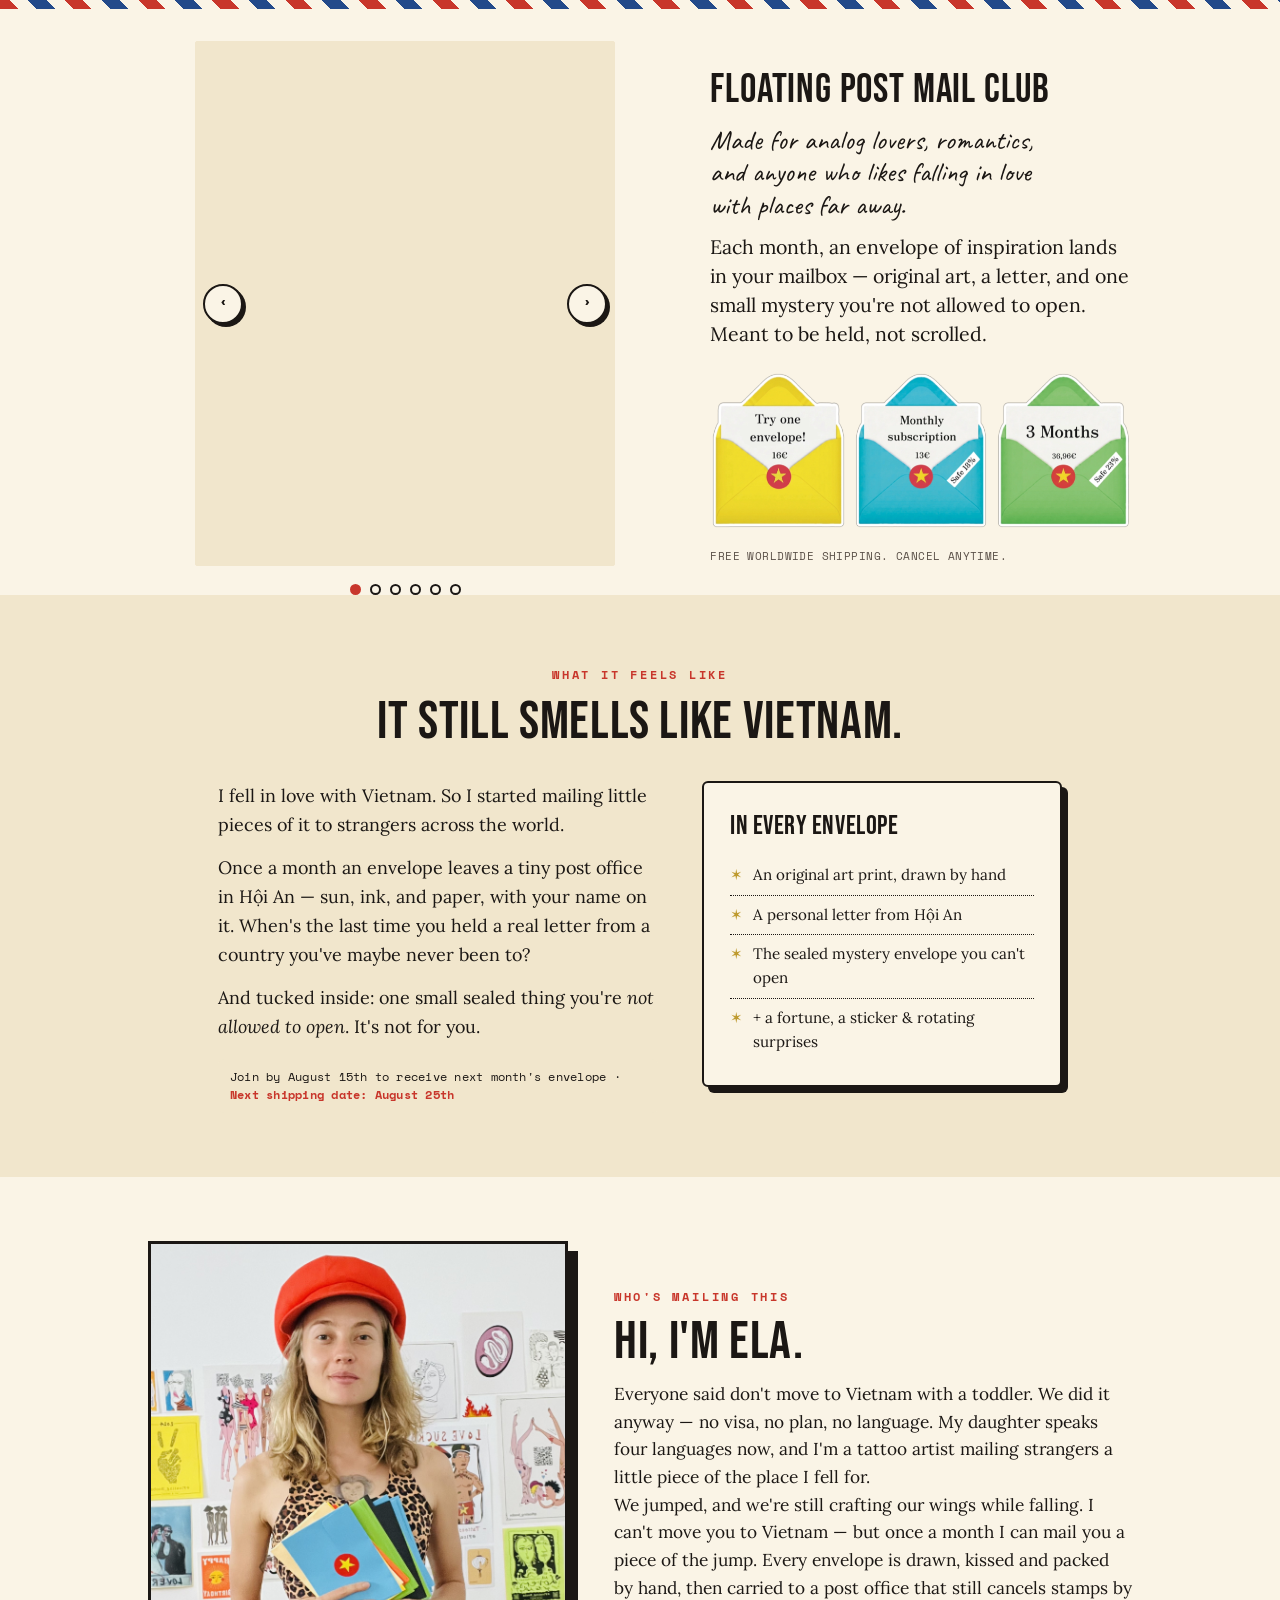
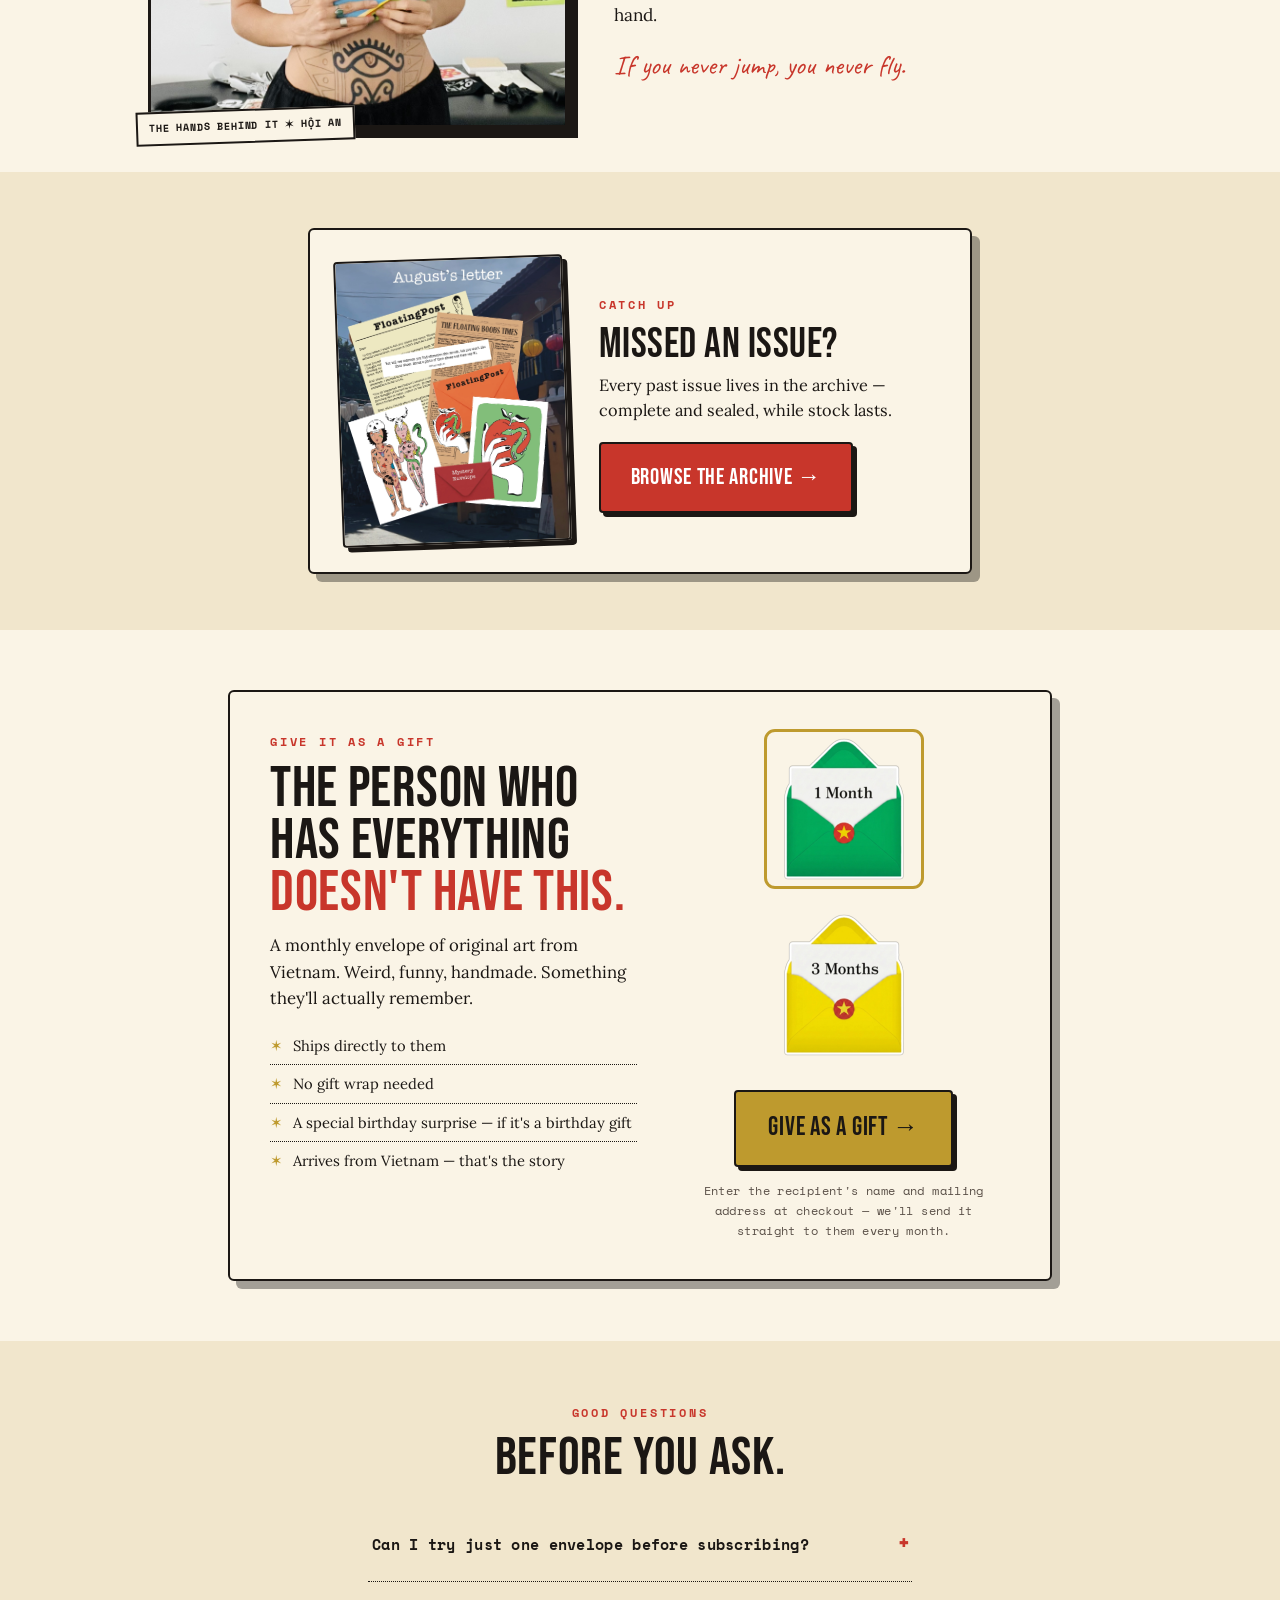
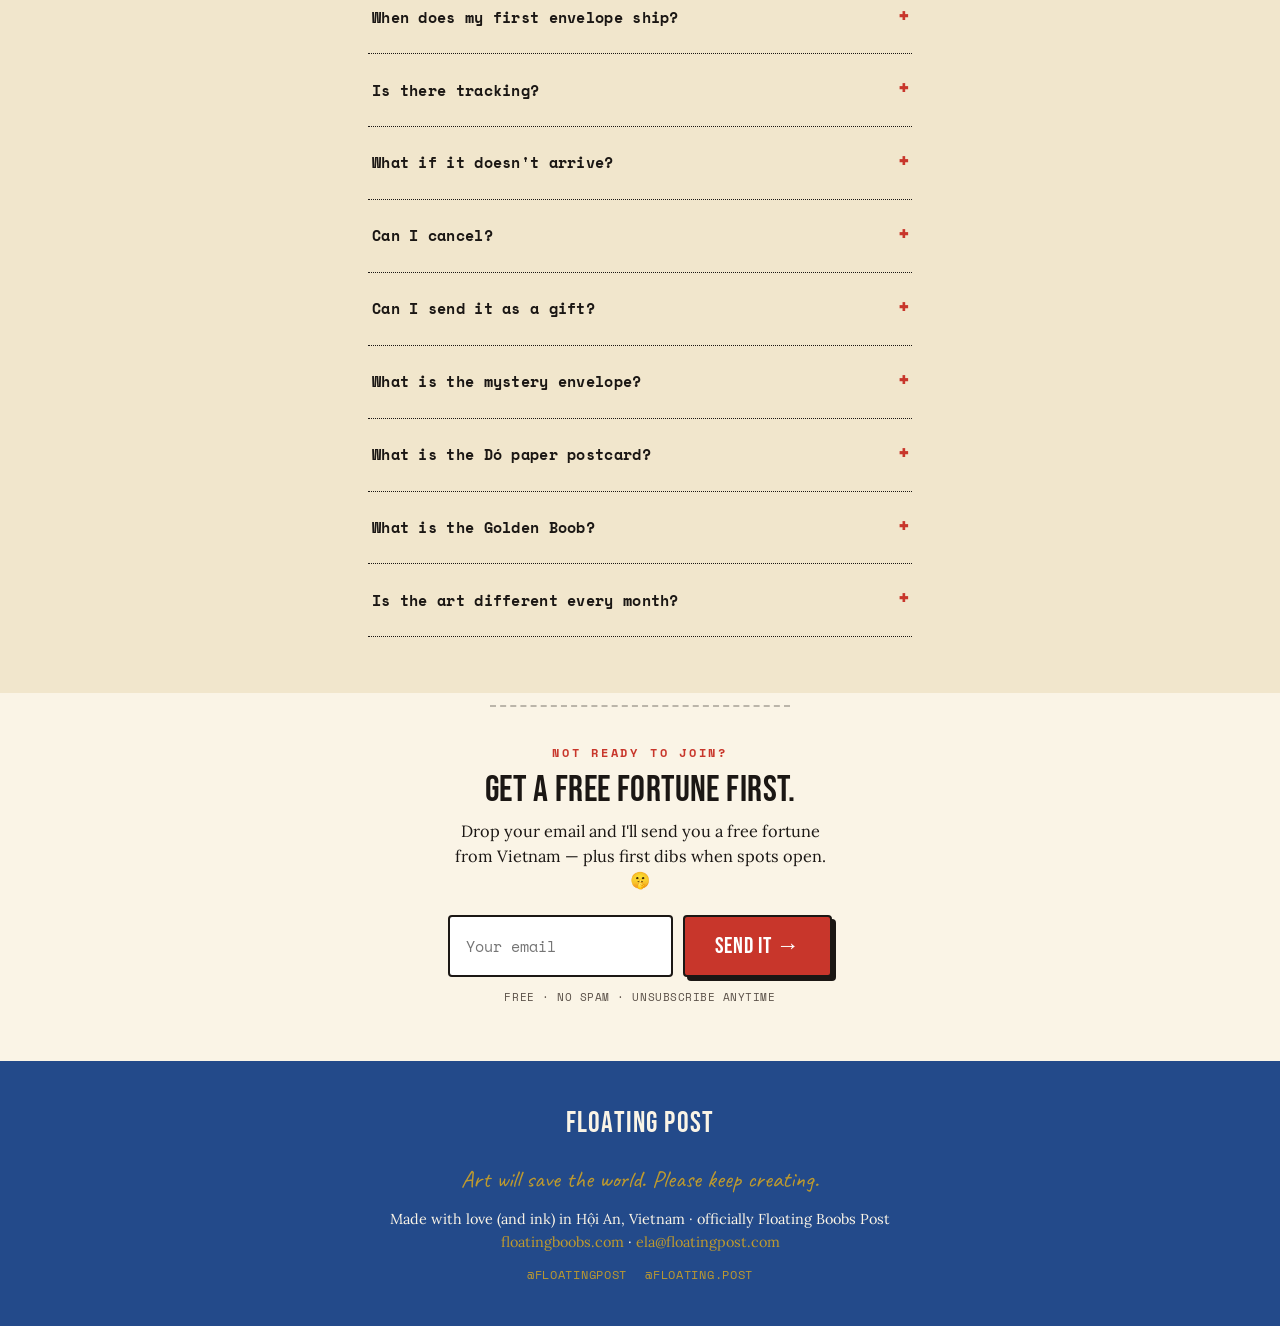
==== index.html @ 468f2738 "Swap hero slideshow photos for the new web1-5.jpg set Replaces the four old photo slides (slide-12/9" ====
<!DOCTYPE html>
<html lang="en">
<head>
<meta charset="UTF-8">
<meta name="viewport" content="width=device-width, initial-scale=1.0">
<title>Floating Post — a piece of Vietnam in your mailbox, once a month</title>
<meta name="description" content="A monthly hand-made art envelope mailed from Hội An, Vietnam by a tattoo artist. Get a free fortune to start.">
<link rel="preconnect" href="https://fonts.googleapis.com">
<link rel="preconnect" href="https://fonts.gstatic.com" crossorigin>
<link href="https://fonts.googleapis.com/css2?family=Bebas+Neue&family=Caveat:wght@500;700&family=Lora:ital,wght@0,400;0,500;1,400&family=Space+Mono:wght@400;700&display=swap" rel="stylesheet">
<!-- Facebook Pixel -->
<script>
!function(f,b,e,v,n,t,s){if(f.fbq)return;n=f.fbq=function(){n.callMethod?
n.callMethod.apply(n,arguments):n.queue.push(arguments)};if(!f._fbq)f._fbq=n;
n.push=n;n.loaded=!0;n.version='2.0';n.queue=[];t=b.createElement(e);t.async=!0;
t.src=v;s=b.getElementsByTagName(e)[0];s.parentNode.insertBefore(t,s)}(window,document,'script',
'https://connect.facebook.net/en_US/fbevents.js');
fbq('init','4510568505845101');fbq('track','PageView');
</script>
<noscript><img height="1" width="1" style="display:none" src="https://www.facebook.com/tr?id=4510568505845101&ev=PageView&noscript=1"/></noscript>
<!-- End Facebook Pixel -->
<!-- Google Analytics -->
<script async src="https://www.googletagmanager.com/gtag/js?id=G-TF8GHZBKS1"></script>
<script>
window.dataLayer = window.dataLayer || [];
function gtag(){dataLayer.push(arguments);}
gtag('js', new Date());
gtag('config', 'G-TF8GHZBKS1');
</script>
<!-- End Google Analytics -->
<link rel="stylesheet" href="styles.css">
</head>
<body>

<div class="airmail" aria-hidden="true"></div>


<!-- HERO — PRODUCT SLIDESHOW (face moved down to maker section) -->
<header class="hero-slideshow wrap" id="top">
 <div class="hero-row">
  <div class="slideshow" aria-roledescription="carousel" aria-label="what arrives in your mailbox">
    <div class="slideshow-frame">
      <button class="slide-nav prev" aria-label="previous slide">‹</button>
      <button class="slide-nav next" aria-label="next slide">›</button>
      <div class="slides">
        <div class="slide"><video src="slide-3.mp4" poster="slide-3-poster.jpg" autoplay muted loop playsinline webkit-playsinline preload="metadata"></video><button class="vid-play" aria-label="play video">▶</button></div>
        <div class="slide"><img src="web1.jpg" alt="Ela's Hội An studio wall covered in Floating Boobs art prints, with a stack of FloatingPost envelopes and the Art &amp; Tattoo portfolio on the desk below" loading="lazy" decoding="async"></div>
        <div class="slide"><img src="web2.jpg" alt="A hand-drawn mermaid couple postcard laid over a stack of lavender Floating Post envelopes stamped Handmade, sent with love from Vietnam" loading="lazy" decoding="async"></div>
        <div class="slide"><img src="web3.jpg" alt="Issue 004's August letter and swimsuit-ladies art print next to a purple mask card and a green Floating Post envelope" loading="lazy" decoding="async"></div>
        <div class="slide"><img src="web4.jpg" alt="An It's OK to cry art card and bandaid stickers on top of a stack of green Floating Post envelopes" loading="lazy" decoding="async"></div>
        <div class="slide"><img src="web5.jpg" alt="A flatlay of the July letter, fortune strip, art prints and welcome letter beside pink, tan and blue Floating Post envelopes" loading="lazy" decoding="async"></div>
      </div>
    </div>
    <div class="dots">
      <button class="dot" aria-selected="true" aria-label="go to slide 1"></button>
      <button class="dot" aria-label="go to slide 2"></button>
      <button class="dot" aria-label="go to slide 3"></button>
      <button class="dot" aria-label="go to slide 4"></button>
      <button class="dot" aria-label="go to slide 5"></button>
      <button class="dot" aria-label="go to slide 6"></button>
    </div>
  </div>

  <div class="hero-copy">
    <h1 class="hero-title">Floating Post Mail Club</h1>
    <p class="hero-intro">Made for analog lovers, romantics, and anyone who likes falling in love with places far away.</p>
    <p class="hero-lead" style="margin-top:10px;">Each month, an envelope of inspiration lands in your mailbox — original art, a letter, and one small mystery you're not allowed to open. Meant to be held, not scrolled.</p>
    <div class="hero-cta hero-envelopes" role="group" aria-label="choose a plan">
      <a class="hero-env" href="https://buy.stripe.com/bJeaEY3GMf7QbLNaqZcQU0a" target="_blank" data-checkout="trial" aria-label="Try one envelope — €16">
        <img src="hero_try.png" alt="Try one envelope — €16">
      </a>
      <a class="hero-env" href="https://buy.stripe.com/cNiaEYcdi4tc3fhaqZcQU0b" target="_blank" data-checkout="subscribe-hero" aria-label="Monthly subscription — €13">
        <img src="hero_monthly.png" alt="Monthly subscription — €13, save 18%">
      </a>
      <a class="hero-env" href="https://buy.stripe.com/aFaaEY0uA4tc7vx2YxcQU0f" target="_blank" data-checkout="subscribe-3mo" aria-label="3 months — €36,96">
        <img src="hero_3month.png" alt="3 Months — €36,96, save 23%">
      </a>
      <a class="hero-env hero-env--4th" href="#gift" data-checkout="gift-jump" aria-label="A perfect gift — see gift options">
        <img src="hero_4th.png" alt="A Perfect Gift">
      </a>
    </div>
    <div style="font-family:'Space Mono',monospace;font-size:.66rem;letter-spacing:.04em;color:var(--soft);margin-top:18px;text-transform:uppercase;">Free worldwide shipping. Cancel anytime.</div>
  </div>
 </div>
</header>

<!-- FEELING BEAT — make them want it before the price -->
<section style="background:var(--paper2);padding:64px 0;">
  <div class="wrap" style="max-width:940px;">
    <div style="text-align:center;">
      <span class="eyebrow">what it feels like</span>
      <h2 style="margin:10px 0 0;">It still smells like Vietnam.</h2>
    </div>
    <div class="smell-grid">
      <div class="smell-story">
        <p>I fell in love with Vietnam. So I started mailing little pieces of it to strangers across the world.</p>
        <p>Once a month an envelope leaves a tiny post office in Hội An — sun, ink, and paper, with your name on it. When's the last time you held a real letter from a country you've maybe never been to?</p>
        <p>And tucked inside: one small sealed thing you're <em>not allowed to open</em>. It's not for you.</p>
        <div class="ship-notice" style="text-align:left;margin-top:18px;margin-bottom:0;">Join by August 15th to receive next month's envelope · <b>Next shipping date: August 25th</b></div>
      </div>
      <aside class="inside-card">
        <h3>In every envelope</h3>
        <ul class="price-feat">
          <li>An original art print, drawn by hand</li>
          <li>A personal letter from Hội An</li>
          <li>The sealed mystery envelope you can't open</li>
          <li>+ a fortune, a sticker &amp; rotating surprises</li>
        </ul>
      </aside>
    </div>
  </div>
</section>

<!-- WHO'S MAKING THIS — the face, moved down to do the trust job -->
<section style="padding:64px 0 44px;">
  <div class="wrap maker-grid">
    <div class="hero-img-wrap">
      <img class="hero-img" src="hero_top.jpg" alt="Ela in her Hội An studio holding a stack of orange envelopes">
      <span class="hero-tag">the hands behind it ✶ hội an</span>
    </div>
    <div>
      <span class="eyebrow">who's mailing this</span>
      <h2 style="margin:8px 0 14px;">Hi, I'm Ela.</h2>
      <p style="font-size:1.08rem;line-height:1.6;">Everyone said don't move to Vietnam with a toddler. We did it anyway — no visa, no plan, no language. My daughter speaks four languages now, and I'm a tattoo artist mailing strangers a little piece of the place I fell for.</p>
      <p style="font-size:1.08rem;line-height:1.6;">We jumped, and we're still crafting our wings while falling. I can't move you to Vietnam — but once a month I can mail you a piece of the jump. Every envelope is drawn, kissed and packed by hand, then carried to a post office that still cancels stamps by hand.</p>
      <p class="hand" style="font-size:1.7rem;color:var(--red);margin-top:14px;">If you never jump, you never fly.</p>
    </div>
  </div>
</section>

<!-- ARCHIVE TEASER — full archive lives on its own page now: archive.html -->
<section style="background:var(--paper2);padding:56px 0;">
  <div class="wrap" style="max-width:760px;">
    <div class="home-archive-card">
      <img class="home-archive-img" src="archive-004.jpg" alt="A past Floating Post issue, complete with letter, art print and mystery envelope">
      <div>
        <span class="eyebrow">catch up</span>
        <h2 style="margin:8px 0 10px;font-size:clamp(1.9rem,4.5vw,2.6rem);">Missed an issue?</h2>
        <p style="font-size:1.02rem;line-height:1.5;margin-bottom:20px;">Every past issue lives in the archive — complete and sealed, while stock lasts.</p>
        <a class="btn btn--red" href="archive.html">Browse the archive →</a>
      </div>
    </div>
  </div>
</section>

<!-- GIFT -->
<section class="gift-section" id="gift">
  <div class="wrap" style="max-width:920px;">
    <div class="gift-card">
      <div class="gift-col gift-col--text">
        <span class="eyebrow">give it as a gift</span>
        <h2>THE PERSON WHO<br>HAS EVERYTHING<br><span class="red">DOESN'T HAVE THIS.</span></h2>
        <p class="gift-lead">A monthly envelope of original art from Vietnam. Weird, funny, handmade. Something they'll actually remember.</p>
        <ul class="gift-details">
          <li>Ships directly to them</li>
          <li>No gift wrap needed</li>
          <li>A special birthday surprise — if it's a birthday gift</li>
          <li>Arrives from Vietnam — that's the story</li>
        </ul>
      </div>
      <div class="gift-col gift-col--buy">
        <div class="gift-options" role="group" aria-label="choose gift length">
          <button type="button" class="gift-opt gift-opt--sticker" data-price="16" data-months="1"
                  data-link="https://buy.stripe.com/5kQ00ka5a8JsaHJ56FcQU0c" aria-pressed="true">
            <img src="gift_1month_sticker.png" alt="1 Month gift envelope sticker — €16">
          </button>
          <button type="button" class="gift-opt gift-opt--sticker" data-price="42" data-months="3"
                  data-link="https://buy.stripe.com/aFa4gAcdibVEbLN7eNcQU0d" aria-pressed="false">
            <img src="gift_3months_sticker.png" alt="3 Months gift envelope sticker — €42">
          </button>
        </div>
        <a class="btn btn--gold" id="gift-cta" href="https://buy.stripe.com/5kQ00ka5a8JsaHJ56FcQU0c" target="_blank" data-checkout="gift">Give as a gift →</a>
        <p class="gift-sub">Enter the recipient's name and mailing address at checkout — we'll send it straight to them every month.</p>
      </div>
    </div>
  </div>
</section>

<!-- FAQ -->
<section style="background:var(--paper2);padding:56px 0;">
  <div class="wrap" style="max-width:640px;">
    <div style="text-align:center;margin-bottom:26px;">
      <span class="eyebrow">good questions</span>
      <h2 style="margin:8px 0 0;">Before you ask.</h2>
    </div>
    <details class="faq"><summary>Can I try just one envelope before subscribing?</summary>
      <p>Yes — the "Try one envelope" option gets you a single one-off envelope for €16. No subscription, no commitment. If you love it, subscribe from the next month.</p>
    </details>
    <details class="faq"><summary>When does my first envelope ship?</summary>
      <p>Sign up by the 15th of the month and your envelope ships at the end of that month. After the 15th, you're in the following month's send. Delivery takes 2–3 weeks to Europe and 4–5 weeks to USA, Australia and the rest of the world.</p>
    </details>
    <details class="faq"><summary>Is there tracking?</summary>
      <p>No tracking — it keeps costs down and honestly, waiting without knowing is more fun. Envelopes ship on the 25th of the month, so you know when it's on its way.</p>
    </details>
    <details class="faq"><summary>What if it doesn't arrive?</summary>
      <p>Delivery takes 2–3 weeks to Europe and 4–5 weeks to USA, Australia and further destinations. If your envelope hasn't arrived after 6 weeks, contact us. We'll resend. It's rare but it happens and we'll always make it right.</p>
    </details>
    <details class="faq"><summary>Can I cancel?</summary>
      <p>Yes, anytime. Just email <a href="mailto:ela@floatingpost.com">ela@floatingpost.com</a> before the 15th of the month and we'll sort it out before the next send. No awkward emails, no guilt trips.</p>
    </details>
    <details class="faq"><summary>Can I send it as a gift?</summary>
      <p>Absolutely. At checkout add the recipient's name and their address. It ships directly to them every month.</p>
    </details>
    <details class="faq"><summary>What is the mystery envelope?</summary>
      <p>A tiny sealed envelope inside the main one — but it's not for you. Instructions inside will tell you what to do with it. Give it to someone. Leave it somewhere. Pass it on. Don't open it yourself. That's the whole point.</p>
    </details>
    <details class="faq"><summary>What is the Dó paper postcard?</summary>
      <p>Every month one random subscriber receives an original Vietnamese art postcard on Dó paper — traditional handmade paper crafted in Vietnam for over a thousand years. Ela found it in Hội An. It's slipped into one lucky envelope with no announcement. You find out when you open it.</p>
    </details>
    <details class="faq"><summary>What is the Golden Boob?</summary>
      <p>Every month one random envelope contains a golden boob sticker. Find it and you win a hand-drawn portrait in Floating Boobs style — just you, you and your partner, your family, your best friend, whoever you want. Send Ela a photo and she draws them. Original, signed, one of a kind. Warning: it might look funny. It's a real Floating Boobs piece — not a selfie.</p>
    </details>
    <details class="faq"><summary>Is the art different every month?</summary>
      <p>Yes. New print, new postcard, new sticker, new fortune strip every single month. No repeats.</p>
    </details>
  </div>
</section>

<!-- ============================================= -->
<!-- QUIET EMAIL NET — the ONLY email form. demoted, below the buy. -->
<!-- ============================================= -->
<section style="background:var(--paper);padding:12px 0 56px;">
  <div class="wrap" style="max-width:480px;text-align:center;">
    <hr class="perf">
    <span class="eyebrow">not ready to join?</span>
    <h2 style="margin:8px 0 12px;white-space:nowrap;font-size:clamp(1.5rem,6.2vw,2.3rem);">Get a free fortune first.</h2>
    <p style="font-size:1.02rem;line-height:1.5;margin-bottom:22px;">Drop your email and I'll send you a free fortune from Vietnam — plus first dibs when spots open. 🤫</p>

    <!-- wired to Kit form 9627464 -->
    <form id="netform" class="net-form" action="https://app.kit.com/forms/9627464/subscriptions" method="post"
          style="display:flex;gap:10px;flex-wrap:wrap;justify-content:center;">
      <input type="email" name="email_address" required placeholder="Your email" aria-label="Your email"
             style="flex:1;min-width:180px;font-family:'Space Mono',monospace;font-size:.95rem;padding:14px 16px;border:2.5px solid var(--ink);border-radius:4px;background:#fff;color:var(--ink);">
      <button type="submit" class="btn btn--red">Send it →</button>
    </form>

    <div class="btn-sub" style="margin-top:12px;">free · no spam · unsubscribe anytime</div>
  </div>
</section>

<footer>
  <div class="fw">Floating Post</div>
  <p class="hand" style="margin-top:12px;font-size:1.5rem;color:var(--gold);">Art will save the world. Please keep creating.</p>
  <p style="margin-top:10px;">Made with love (and ink) in Hội An, Vietnam · officially Floating Boobs Post</p>
  <p><a href="https://floatingboobs.com">floatingboobs.com</a> · <a href="mailto:ela@floatingpost.com">ela@floatingpost.com</a></p>
  <div class="social">
    <a href="https://instagram.com/floatingpost" target="_blank">@floatingpost</a>
    <a href="https://tiktok.com/@floating.post" target="_blank">@floating.post</a>
  </div>
</footer>

<script>
  document.querySelectorAll('[data-checkout]').forEach(function(el){
    el.addEventListener('click',function(){ if(window.fbq) fbq('track','InitiateCheckout',{content_name:el.getAttribute('data-checkout')}); });
  });
  var nf=document.getElementById('netform');
  if(nf){nf.addEventListener('submit',function(){ if(window.fbq) fbq('track','Lead'); });}

  // slideshow (manual only — no auto-advance)
  // Native CSS scroll-snap does the swiping — the browser's own gesture engine
  // handles it (fast, reliable, works in in-app browsers too). JS just watches
  // scroll position to keep the dots/video state in sync, and drives the
  // dots/arrows via scrollTo(). No custom touch/drag math — that's what kept
  // breaking after the first swipe.
  (function(){
    var show=document.querySelector('.slideshow'); if(!show) return;
    var track=show.querySelector('.slides');
    var slides=show.querySelectorAll('.slide');
    var dots=show.querySelectorAll('.dot');
    var i=0, n=slides.length, programmatic=false;

    function setVideos(){ slides.forEach(function(s,j){ var v=s.querySelector('video'); if(v){ v.muted=true; if(j===i){ var p=v.play(); if(p&&p.catch) p.catch(function(){}); } else { v.pause(); } } }); }
    function updateDots(){ dots.forEach(function(d,j){ d.setAttribute('aria-selected', j===i?'true':'false'); }); }

    function go(k){
      i=(k+n)%n;
      programmatic=true;
      track.scrollTo({ left: i*track.clientWidth, behavior:'smooth' });
      updateDots(); setVideos();
      setTimeout(function(){ programmatic=false; }, 600);
    }

    dots.forEach(function(d,j){ d.addEventListener('click',function(){ go(j); }); });
    var prev=show.querySelector('.prev'), next=show.querySelector('.next');
    if(next) next.addEventListener('click',function(){ go(i+1); });
    if(prev) prev.addEventListener('click',function(){ go(i-1); });

    // sync index after a native swipe settles
    var scrollTimer=null;
    track.addEventListener('scroll',function(){
      if(programmatic) return;
      clearTimeout(scrollTimer);
      scrollTimer=setTimeout(function(){
        var w=track.clientWidth||1;
        var newI=Math.max(0,Math.min(n-1,Math.round(track.scrollLeft/w)));
        if(newI!==i){ i=newI; updateDots(); setVideos(); }
      },100);
    },{passive:true});

    go(0);
  })();

  // gift option toggle
  (function(){
    var opts=document.querySelectorAll('.gift-opt');
    var cta=document.getElementById('gift-cta');
    if(!opts.length||!cta) return;
    opts.forEach(function(btn){
      btn.addEventListener('click',function(){
        opts.forEach(function(b){ b.setAttribute('aria-pressed','false'); });
        btn.setAttribute('aria-pressed','true');
        cta.href=btn.getAttribute('data-link');
        cta.textContent=(btn.getAttribute('data-months')==='1'?'Give as a gift — 1 month →':'Give as a gift — 3 months →');
      });
    });
  })();
</script>
</body>
</html>
---- styles.css ----
:root{--paper:#FAF4E6;--paper2:#F1E6CC;--ink:#1B1714;--soft:#5A5048;--red:#C8362B;--blue:#234A8A;--gold:#BE9A2E;--max:1080px;}
*,*::before,*::after{box-sizing:border-box;margin:0;padding:0;}
html{overflow-x:clip;}
body{font-family:'Lora',Georgia,serif;background:var(--paper);color:var(--ink);font-size:18px;line-height:1.6;-webkit-font-smoothing:antialiased;}
@supports(padding: max(0px)){
  body{padding-left:max(0px, env(safe-area-inset-left));padding-right:max(0px, env(safe-area-inset-right));}
}
img{max-width:100%;display:block;}
a{color:inherit;}
h1,h2{font-family:'Bebas Neue',Impact,sans-serif;font-weight:400;line-height:.9;letter-spacing:.012em;}
h1{font-size:clamp(3.4rem,9.5vw,6.4rem);}
h2{font-size:clamp(2.2rem,5vw,3.4rem);}
@media(max-width:600px){
  h1{font-size:clamp(2.4rem,8vw,3.4rem);}
  .eyebrow{letter-spacing:.12em;}
}
.wrap{max-width:var(--max);margin:0 auto;padding:0 48px;}
@media(max-width:860px){.wrap{padding:0 32px;}}
@media(max-width:600px){.wrap{padding:0 32px;}}
@media(max-width:400px){.wrap{padding:0 28px;}}
.eyebrow{font-family:'Space Mono',monospace;font-size:.72rem;letter-spacing:.24em;text-transform:uppercase;color:var(--red);font-weight:700;}
.hand{font-family:'Caveat',cursive;}
.hero-spec{font-family:'Space Mono',monospace;font-size:.82rem;letter-spacing:.05em;color:var(--soft);margin:12px 0 0;line-height:1.55;}
.hero-punch{font-family:'Caveat',cursive;font-size:1.75rem;color:var(--red);margin:8px 0 2px;line-height:1;}
.hero-intro{font-family:'Caveat',cursive;font-size:1.7rem;line-height:1.2;color:var(--ink);margin:14px 0 0;max-width:30ch;}

.airmail{height:9px;background:repeating-linear-gradient(45deg,var(--red) 0 13px,var(--paper) 13px 26px,var(--blue) 26px 39px,var(--paper) 39px 52px);}

/* nav */
nav{display:flex;align-items:center;justify-content:space-between;padding:16px 48px;max-width:var(--max);margin:0 auto;}
@media(max-width:860px){nav{padding:16px 32px;}}
@media(max-width:600px){nav{padding:14px 32px;}}
@media(max-width:400px){nav{padding:12px 28px;}}
.wordmark{font-family:'Bebas Neue',sans-serif;font-size:1.6rem;letter-spacing:.05em;text-decoration:none;line-height:1;}
.wordmark small{display:block;font-family:'Space Mono',monospace;font-size:.5rem;letter-spacing:.16em;color:var(--soft);text-transform:uppercase;margin-top:2px;}
.hero-title{font-family:'Bebas Neue',sans-serif;font-size:clamp(2.4rem,7vw,3.6rem);line-height:.92;letter-spacing:.02em;margin:0 0 4px;color:var(--ink);}
.linkcta{font-family:'Space Mono',monospace;font-weight:700;font-size:.82rem;letter-spacing:.04em;text-decoration:none;border-bottom:2px solid var(--red);padding-bottom:2px;}

/* buttons */
.btn{display:inline-flex;align-items:center;justify-content:center;gap:.4em;font-family:'Bebas Neue',sans-serif;font-size:1.45rem;letter-spacing:.03em;text-decoration:none;cursor:pointer;border:2.5px solid var(--ink);padding:15px 30px;border-radius:4px;background:var(--paper);color:var(--ink);transition:transform .12s,box-shadow .12s;box-shadow:4px 4px 0 var(--ink);}
.btn:hover{transform:translate(-2px,-2px);box-shadow:6px 6px 0 var(--ink);}
.btn:active{transform:translate(2px,2px);box-shadow:1px 1px 0 var(--ink);}
.btn:focus-visible{outline:3px solid var(--blue);outline-offset:3px;}
.btn--red{background:var(--red);color:#fff;}
.btn--gold{background:var(--gold);color:var(--ink);font-size:1.6rem;padding:16px 32px;}
.btn-sub{font-family:'Space Mono',monospace;font-size:.66rem;letter-spacing:.05em;color:var(--soft);margin-top:8px;text-transform:uppercase;}

/* hero */
.hero{padding-top:40px;padding-bottom:60px;}
.hero-grid{display:grid;grid-template-columns:1.08fr .92fr;gap:48px;align-items:center;}
.hero h1 .red{color:var(--red);}
.hero-lead{font-size:1.22rem;line-height:1.5;max-width:34ch;margin:.45em 0 1.2em;}

/* envelope capture (signature) */
.envelope{position:relative;background:#fff;border:2.5px solid var(--ink);border-radius:5px;box-shadow:7px 7px 0 var(--ink);padding:22px;max-width:480px;}
.envelope::before{content:"";position:absolute;inset:7px;border:1.5px dashed rgba(27,23,20,.25);border-radius:3px;pointer-events:none;}
.env-stamp{position:absolute;top:-14px;right:18px;width:62px;height:74px;background:var(--red);color:#fff;border:2px dashed #fff;outline:2.5px solid var(--ink);display:flex;flex-direction:column;align-items:center;justify-content:center;transform:rotate(4deg);font-family:'Bebas Neue',sans-serif;line-height:.85;text-align:center;}
.env-stamp b{font-size:1.5rem;}
.env-stamp span{font-family:'Space Mono',monospace;font-size:.42rem;letter-spacing:.1em;margin-top:3px;}
.env-label{font-family:'Caveat',cursive;font-size:1.5rem;margin-bottom:10px;}
.hero-secondary{margin-top:16px;font-size:.98rem;}
.hero-secondary a{color:var(--red);font-weight:600;text-decoration:underline;text-underline-offset:3px;}

.hero-img-wrap{position:relative;}
.hero-img{border:3px solid var(--ink);box-shadow:10px 10px 0 var(--ink);width:100%;object-fit:cover;}
.hero-tag{position:absolute;bottom:-15px;left:-12px;background:var(--paper);border:2.5px solid var(--ink);font-family:'Space Mono',monospace;font-size:.64rem;font-weight:700;text-transform:uppercase;letter-spacing:.08em;padding:7px 11px;transform:rotate(-2deg);}
.postmark{position:absolute;top:-26px;right:-14px;width:112px;height:112px;transform:rotate(8deg);}
.postmark text{font-family:'Space Mono',monospace;font-weight:700;fill:var(--blue);}

@media(max-width:860px){
  .hero-grid{grid-template-columns:1fr;gap:28px;}
  .hero-img-wrap{order:-1;max-width:440px;margin:0 auto;}
  .hero-img{max-height:42vh;object-position:center 20%;}
  .postmark{right:6px;top:-22px;}
  .hero-lead{max-width:none;}
}
@media(max-width:560px){
  body{font-size:17px;}
  .hero{padding:28px 0 48px;}
  .hero-lead{font-size:1.05rem;word-break:break-word;overflow-wrap:break-word;}
  .net-form .btn{width:100%;}
  .net-form input{min-width:0;width:100%;}
  .net-form{flex-direction:column;}
  .envelope{padding:18px 16px;}
  .btn{padding:14px 20px;}
  .btn--gold{font-size:1.3rem;padding:14px 20px;}
}

/* price */
.pricing{background:var(--blue);color:var(--paper);padding:70px 0;}
.price-card{max-width:720px;margin:0 auto;background:var(--paper);color:var(--ink);border-radius:6px;display:grid;grid-template-columns:1fr 1fr;overflow:hidden;box-shadow:8px 8px 0 rgba(0,0,0,.35);}
.price-left{padding:32px 28px;}
.price-amt{font-family:'Bebas Neue',sans-serif;font-size:5.2rem;line-height:.8;}
.price-amt sup{font-size:1.9rem;vertical-align:super;}
.price-cad{font-family:'Space Mono',monospace;font-size:.72rem;letter-spacing:.08em;text-transform:uppercase;color:var(--soft);margin-top:6px;}
.price-feat{list-style:none;margin-top:16px;}
.price-feat li{font-size:.95rem;padding:7px 0;border-bottom:1px dotted var(--ink);display:flex;gap:10px;}
.price-feat li::before{content:"✶";color:var(--gold);}
.price-right{padding:32px 28px;background:var(--paper2);border-left:3px solid var(--ink);text-align:center;display:flex;flex-direction:column;justify-content:center;}
.badge{font-family:'Space Mono',monospace;font-size:.66rem;letter-spacing:.08em;text-transform:uppercase;color:var(--red);border:2px solid var(--red);padding:5px 10px;display:inline-block;margin:0 auto 16px;border-radius:3px;}
.guarantee{margin-top:16px;border-left:3px solid var(--gold);padding-left:14px;font-size:.9rem;text-align:left;}
.price-try{margin-top:16px;padding-top:16px;border-top:2px solid var(--ink);}
@media(max-width:680px){.price-card{grid-template-columns:1fr;}.price-right{border-left:none;border-top:3px solid var(--ink);}.price-amt{font-size:4.2rem;}}
@media(max-width:480px){.price-left{padding:24px 18px;}.price-right{padding:24px 18px;}}

/* consolidated offer card (box + payment in one) */
.offer-card{max-width:500px;margin:0 auto;background:var(--paper);color:var(--ink);border-radius:6px;padding:30px 30px 32px;box-shadow:8px 8px 0 rgba(0,0,0,.35);text-align:center;}
.offer-card .price-feat{text-align:left;margin:0;}
.offer-card .price-feat li:last-child{border-bottom:none;}
.offer-meta{font-family:'Space Mono',monospace;font-size:.72rem;letter-spacing:.06em;text-transform:uppercase;color:var(--soft);margin:16px 0 6px;}
.offer-card .badge{margin:14px auto 16px;}
.offer-try{margin-top:20px;padding-top:16px;border-top:1px dotted var(--ink);font-size:.92rem;}
.offer-try a{color:var(--red);font-weight:600;text-decoration:underline;text-underline-offset:3px;}
@media(max-width:480px){.offer-card{padding:24px 20px 28px;}}

footer{background:var(--blue);color:var(--paper);text-align:center;padding:40px 24px;font-size:.9rem;}
@media(max-width:480px){footer{padding:32px 20px;}}
footer a{color:var(--gold);text-decoration:none;}
footer .fw{font-family:'Bebas Neue',sans-serif;font-size:1.8rem;letter-spacing:.04em;}
.social{display:inline-flex;gap:18px;font-family:'Space Mono',monospace;font-size:.74rem;letter-spacing:.06em;text-transform:uppercase;margin-top:12px;}
@media(prefers-reduced-motion:reduce){.btn{transition:none;}}

/* slideshow */
.hero-slideshow{padding-top:32px;}
.hero-row{display:grid;grid-template-columns:1fr .82fr;gap:48px;align-items:center;}
.hero-copy{text-align:left;}
.hero-copy h1{font-size:clamp(1.9rem,3.2vw,2.9rem);line-height:.95;}
.hero-copy .hero-lead{max-width:42ch;margin:14px 0 22px;}
.hero-cta{display:flex;flex-direction:column;gap:9px;align-items:flex-start;}
.hero-feat{max-width:340px;margin:10px 0 0;}
.hero-feat li{font-size:.9rem;padding:6px 0;}
@media(max-width:860px){.hero-feat{margin:10px auto 0;text-align:left;}}
.hero-cta .btn{width:100%;max-width:270px;font-size:1.05rem;padding:10px 20px;box-shadow:3px 3px 0 var(--ink);}
.hero-cta .btn--gold{font-size:1.1rem;padding:11px 20px;}
.hero-envelopes{display:flex;flex-direction:row;gap:6px;flex-wrap:nowrap;align-items:flex-start;justify-content:flex-start;}
.hero-env{display:block;flex:1 1 0;max-width:none;min-width:0;line-height:0;transition:transform .12s;}
.hero-env img{width:100%;height:auto;display:block;}
.hero-env--4th{display:none;}
.hero-env:hover{transform:translateY(-3px);}
.hero-env:active{transform:translateY(0);}
.hero-cta .btn:hover{box-shadow:5px 5px 0 var(--ink);}
@media(max-width:860px){
  .hero-row{grid-template-columns:1fr;gap:30px;}
  .hero-copy{text-align:center;max-width:600px;margin:0 auto;}
  .hero-copy .hero-lead{margin-left:auto;margin-right:auto;}
  .hero-cta{align-items:center;}
  .hero-cta .btn{max-width:320px;}
  .hero-envelopes{flex-direction:row;flex-wrap:wrap;justify-content:center;gap:8px;}
  .hero-env{flex:0 0 46%;max-width:46%;}
  .hero-env--4th{display:block;}
}
.slideshow{position:relative;max-width:420px;margin:0 auto;}
.slideshow-frame{position:relative;background:var(--paper2);overflow:hidden;border-radius:3px;aspect-ratio:4/5;}
.ship-notice{font-family:'Space Mono',monospace;font-size:.74rem;line-height:1.5;letter-spacing:.02em;text-align:center;color:var(--ink);background:var(--paper2);border-radius:6px;padding:9px 12px;margin-bottom:14px;}
.ship-notice b{color:var(--red);}
.slides{display:flex;height:100%;overflow-x:auto;overflow-y:hidden;touch-action:pan-x;overscroll-behavior-x:contain;scroll-snap-type:x mandatory;-webkit-overflow-scrolling:touch;scroll-behavior:smooth;scrollbar-width:none;-ms-overflow-style:none;}
.slides::-webkit-scrollbar{display:none;}
.slide{flex:0 0 100%;width:100%;min-width:0;max-width:100%;height:100%;box-sizing:border-box;scroll-snap-align:start;scroll-snap-stop:always;}
.slide img,.slide video{width:100%;height:100%;object-fit:cover;background:var(--paper2);display:block;-webkit-user-drag:none;user-select:none;pointer-events:none;}
.slide-cap{position:absolute;left:0;right:0;bottom:0;background:linear-gradient(transparent,rgba(27,23,20,.82));color:var(--paper);font-family:'Space Mono',monospace;font-size:.7rem;letter-spacing:.05em;text-transform:uppercase;padding:34px 16px 14px;}
.slide-nav{position:absolute;top:50%;transform:translateY(-50%);background:var(--paper);border:2.5px solid var(--ink);width:40px;height:40px;border-radius:50%;font-family:'Bebas Neue',sans-serif;font-size:1.5rem;line-height:1;cursor:pointer;display:flex;align-items:center;justify-content:center;box-shadow:3px 3px 0 var(--ink);z-index:3;color:var(--ink);}
.slide-nav:active{box-shadow:1px 1px 0 var(--ink);}
.slide-nav.prev{left:8px;}.slide-nav.next{right:8px;}
.dots{display:flex;gap:9px;justify-content:center;margin-top:18px;}
.dot{width:11px;height:11px;border-radius:50%;border:2px solid var(--ink);background:transparent;cursor:pointer;padding:0;transition:background .2s;}
.dot[aria-selected="true"]{background:var(--red);border-color:var(--red);}
.slideshow .postmark{position:absolute;top:-26px;right:-14px;z-index:4;}
.slideshow .hero-tag{bottom:auto;top:-15px;left:-12px;z-index:4;}
@media(max-width:600px){.slide-nav{width:34px;height:34px;font-size:1.2rem;}}

/* feeling-beat layout */
.smell-grid{display:grid;grid-template-columns:1.1fr .9fr;gap:44px;align-items:start;margin-top:34px;}
.smell-story p{font-size:1.12rem;line-height:1.62;margin-bottom:14px;}
.smell-story p:last-child{margin-bottom:0;}
.inside-card{background:var(--paper);border:2.5px solid var(--ink);border-radius:6px;box-shadow:6px 6px 0 var(--ink);padding:22px 26px 24px;}
.inside-card h3{font-family:'Bebas Neue',sans-serif;font-weight:400;font-size:1.7rem;letter-spacing:.02em;margin-bottom:8px;}
.inside-card .price-feat{margin:0;}
.inside-card .price-feat li:last-child{border-bottom:none;}

/* gift box */
.gift-section{padding:60px 0;}
.gift-card{background:var(--paper);border:2.5px solid var(--ink);border-radius:6px;box-shadow:8px 8px 0 rgba(0,0,0,.35);padding:34px 40px 38px;display:grid;grid-template-columns:1.05fr .95fr;gap:40px;align-items:start;}
.gift-col--text{text-align:left;}
.gift-col--buy{text-align:center;display:flex;flex-direction:column;align-items:center;justify-content:center;}
.gift-card h2{margin:8px 0 14px;font-size:clamp(2.4rem,5vw,3.6rem);}
.gift-card h2 .red{color:var(--red);}
.gift-card p.gift-lead{font-size:1.05rem;line-height:1.55;margin:0 0 16px;}
.gift-card p.gift-sub{font-family:'Space Mono',monospace;font-size:.78rem;letter-spacing:.03em;color:var(--soft);margin:14px 0 0;max-width:320px;}
.gift-details{list-style:none;text-align:left;margin:0;}
.gift-details li{font-size:.92rem;padding:7px 0;border-bottom:1px dotted var(--ink);display:flex;gap:10px;align-items:center;}
.gift-details li::before{content:"✶";color:var(--gold);flex-shrink:0;}
.gift-details li:last-child{border-bottom:none;}
.gift-options{display:flex;gap:10px;justify-content:center;margin-bottom:22px;flex-wrap:wrap;}
.gift-opt{font-family:'Space Mono',monospace;font-size:.85rem;letter-spacing:.03em;background:var(--paper2);border:2.5px solid var(--ink);border-radius:4px;padding:12px 20px;cursor:pointer;transition:background .12s,transform .12s;}
.gift-opt[aria-pressed="true"]{background:var(--gold);}
.gift-opt:active{transform:translate(1px,1px);}
.gift-opt b{display:block;font-family:'Bebas Neue',sans-serif;font-size:1.2rem;letter-spacing:.02em;margin-top:2px;}
.gift-opt.gift-opt--sticker{padding:8px;background:transparent;border:none;}
.gift-opt.gift-opt--sticker img{display:block;width:150px;height:auto;border-radius:6px;transition:transform .12s;}
.gift-opt.gift-opt--sticker[aria-pressed="true"] img{outline:3px solid var(--gold);outline-offset:2px;}
.gift-opt.gift-opt--sticker:active img{transform:translate(1px,1px);}
@media(max-width:760px){
  .gift-card{grid-template-columns:1fr;gap:24px;text-align:center;}
  .gift-col--text{text-align:center;}
  .gift-details{max-width:340px;margin:0 auto;}
}
@media(max-width:480px){.gift-card{padding:26px 20px 28px;}
  .gift-options{flex-wrap:nowrap;gap:8px;}
  .gift-opt.gift-opt--sticker{flex:1;padding:4px;min-width:0;}
  .gift-opt.gift-opt--sticker img{width:100%;}}
.manifesto{max-width:620px;margin:38px auto 0;text-align:center;font-style:italic;font-size:1.08rem;line-height:1.6;color:var(--soft);}
.perf{border:none;border-top:2px dashed var(--ink);opacity:.28;max-width:300px;margin:0 auto 30px;}
@media(max-width:760px){.smell-grid{grid-template-columns:1fr;gap:24px;}}

/* FAQ */
.faq{border-bottom:1px dotted var(--ink);padding:4px 0;}
.faq summary{font-family:'Space Mono',monospace;font-weight:700;font-size:.92rem;letter-spacing:.02em;padding:14px 4px;cursor:pointer;list-style:none;display:flex;justify-content:space-between;align-items:center;gap:12px;}
.faq summary::-webkit-details-marker{display:none;}
.faq summary::after{content:"+";font-family:'Bebas Neue',sans-serif;font-size:1.4rem;color:var(--red);flex-shrink:0;}
.faq[open] summary::after{content:"–";}
.faq p{font-size:.98rem;line-height:1.6;padding:0 4px 16px;color:var(--soft);}

/* maker section (face moved down) */
.maker-grid{display:grid;grid-template-columns:.9fr 1.1fr;gap:42px;align-items:center;}
.maker-grid .hero-img-wrap{max-width:420px;}
.maker-grid .hero-img{max-height:none;}
@media(max-width:760px){.maker-grid{grid-template-columns:1fr;gap:26px;}.maker-grid .hero-img-wrap{order:-1;margin:0 auto;}}

/* archive — past issues, sold individually */
/* desktop: bordered cards with teaser copy + separate buy button */
.archive-grid{display:grid;grid-template-columns:repeat(auto-fit,minmax(260px,1fr));gap:28px;margin-top:36px;}
.archive-card{background:var(--paper);border:2.5px solid var(--ink);border-radius:6px;box-shadow:6px 6px 0 var(--ink);overflow:hidden;display:flex;flex-direction:column;}
.archive-img{width:100%;aspect-ratio:4/5;object-fit:cover;display:block;border-bottom:2.5px solid var(--ink);}
.archive-body{padding:18px 20px 20px;display:flex;flex-direction:column;flex:1;}
.archive-issue{font-family:'Bebas Neue',sans-serif;font-size:1.5rem;letter-spacing:.02em;line-height:1;}
.archive-month{display:block;font-family:'Space Mono',monospace;font-size:.64rem;letter-spacing:.08em;text-transform:uppercase;color:var(--soft);margin:4px 0 10px;}
.archive-teaser{font-size:.96rem;line-height:1.5;margin-bottom:12px;font-style:italic;color:var(--soft);}
.archive-card .badge{margin:0 0 14px;align-self:flex-start;}
.archive-buy-row{display:flex;align-items:center;justify-content:space-between;gap:12px;margin-top:auto;padding-top:6px;}
.archive-price{font-family:'Bebas Neue',sans-serif;font-size:1.9rem;}
.archive-card--sold .badge{color:var(--soft);border-color:var(--soft);}
.archive-card--sold .archive-price{color:var(--soft);text-decoration:line-through;}
.archive-gone{font-family:'Bebas Neue',sans-serif;font-size:1.25rem;letter-spacing:.03em;color:var(--soft);border:2.5px dashed var(--soft);border-radius:4px;padding:8px 18px;}
.archive-card .btn{font-size:1.1rem;padding:10px 20px;box-shadow:3px 3px 0 var(--ink);}
.archive-card .btn:hover{box-shadow:5px 5px 0 var(--ink);}

/* mobile: plain shop-style layout, image + title + price */
.shop-grid{display:none;}
.shop-card{display:block;text-decoration:none;color:inherit;text-align:center;}
.shop-img{width:100%;aspect-ratio:4/5;object-fit:cover;display:block;border-radius:4px;}
.shop-title{font-family:'Lora',Georgia,serif;font-style:italic;font-weight:500;font-size:.92rem;line-height:1.35;color:var(--ink);margin:12px 0 5px;}
.shop-price{font-family:'Lora',Georgia,serif;font-size:.92rem;color:var(--ink);margin:0;}
.shop-card--sold .shop-title,.shop-card--sold .shop-price{color:var(--soft);}
.shop-card--sold .shop-price{text-decoration:line-through;}
.shop-status{font-family:'Space Mono',monospace;font-size:.68rem;letter-spacing:.06em;text-transform:uppercase;color:var(--soft);margin-top:6px;}

@media(max-width:520px){
  .archive-grid--desktop{display:none;}
  .shop-grid{display:grid;grid-template-columns:1fr 1fr;gap:32px 16px;margin-top:36px;}
}

/* archive teaser card (homepage) */
.home-archive-card{background:var(--paper);border:2.5px solid var(--ink);border-radius:6px;box-shadow:8px 8px 0 rgba(0,0,0,.35);padding:28px;display:grid;grid-template-columns:.8fr 1.2fr;gap:32px;align-items:center;text-align:left;}
.home-archive-img{border:2.5px solid var(--ink);border-radius:4px;box-shadow:5px 5px 0 var(--ink);aspect-ratio:4/5;object-fit:cover;transform:rotate(-2deg);}
@media(max-width:600px){
  .home-archive-card{grid-template-columns:1fr;text-align:center;padding:24px 20px;}
  .home-archive-img{max-width:180px;margin:0 auto;transform:none;}
}
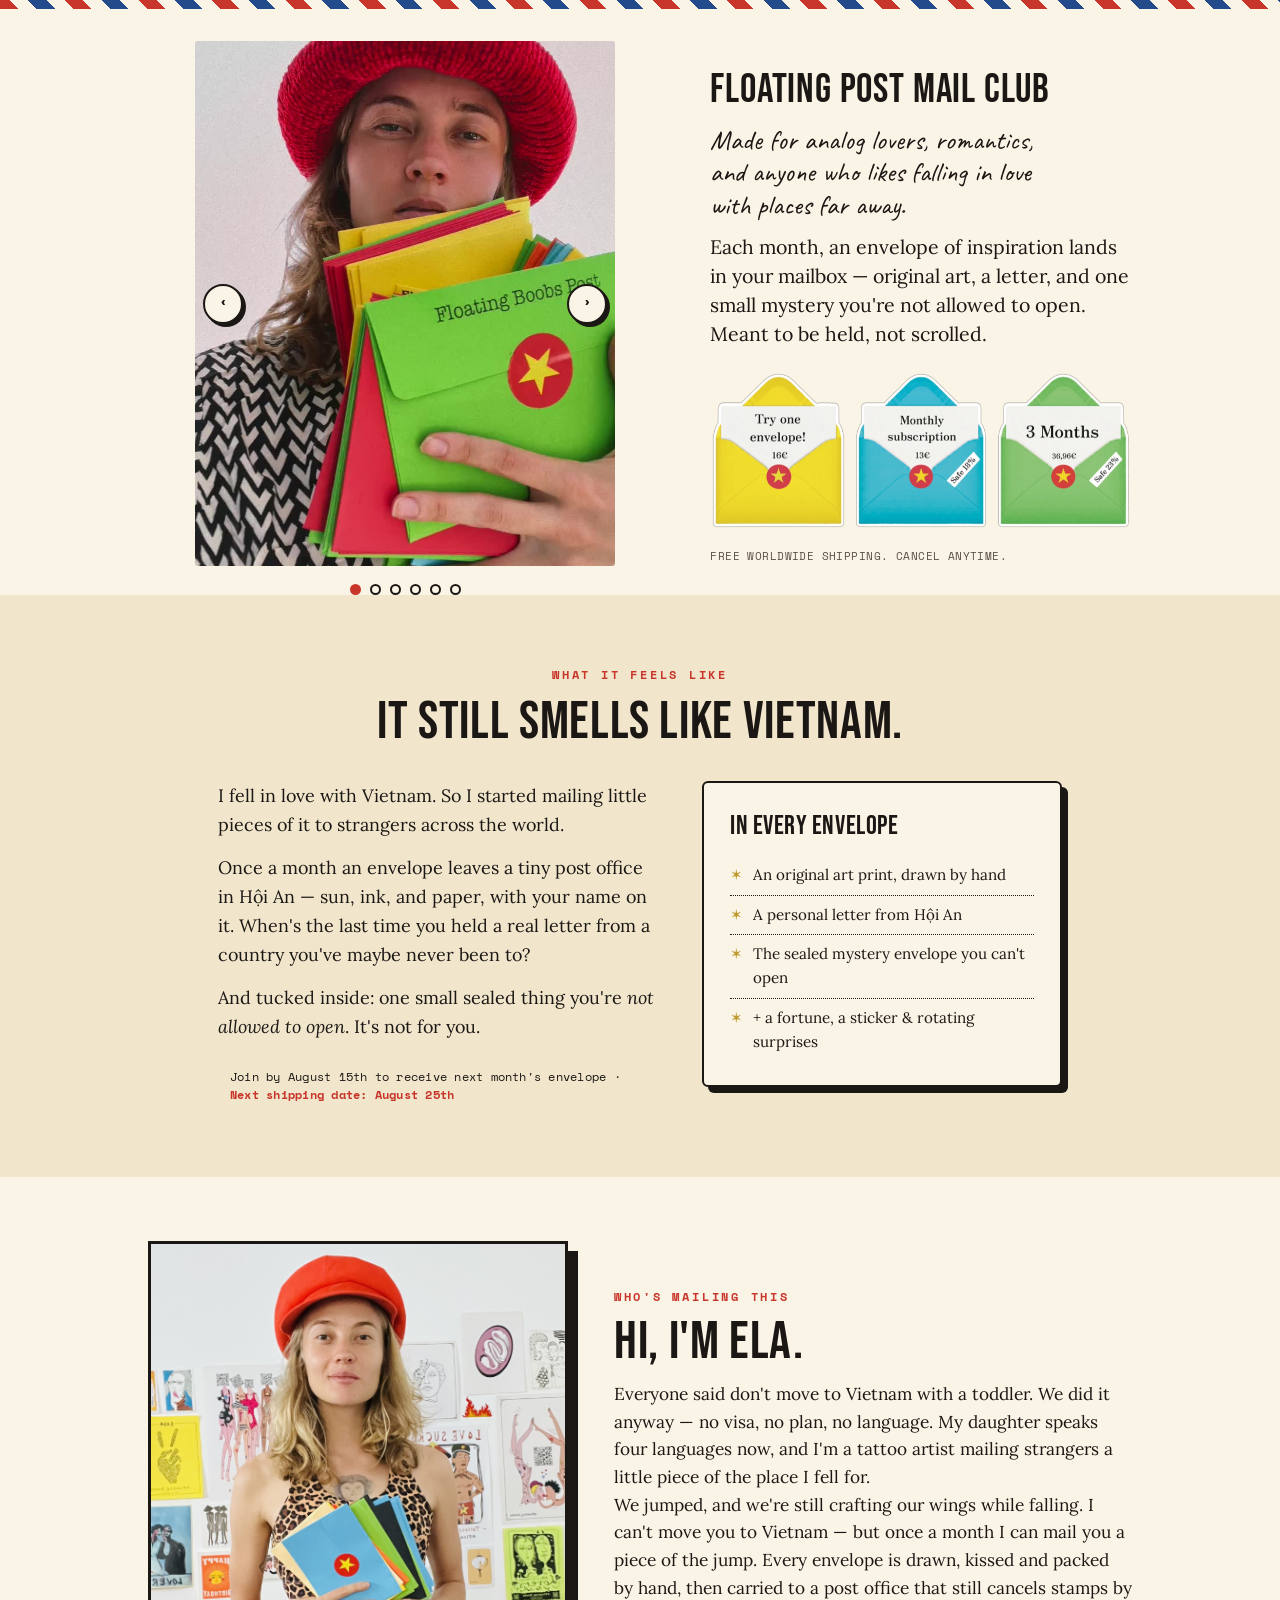
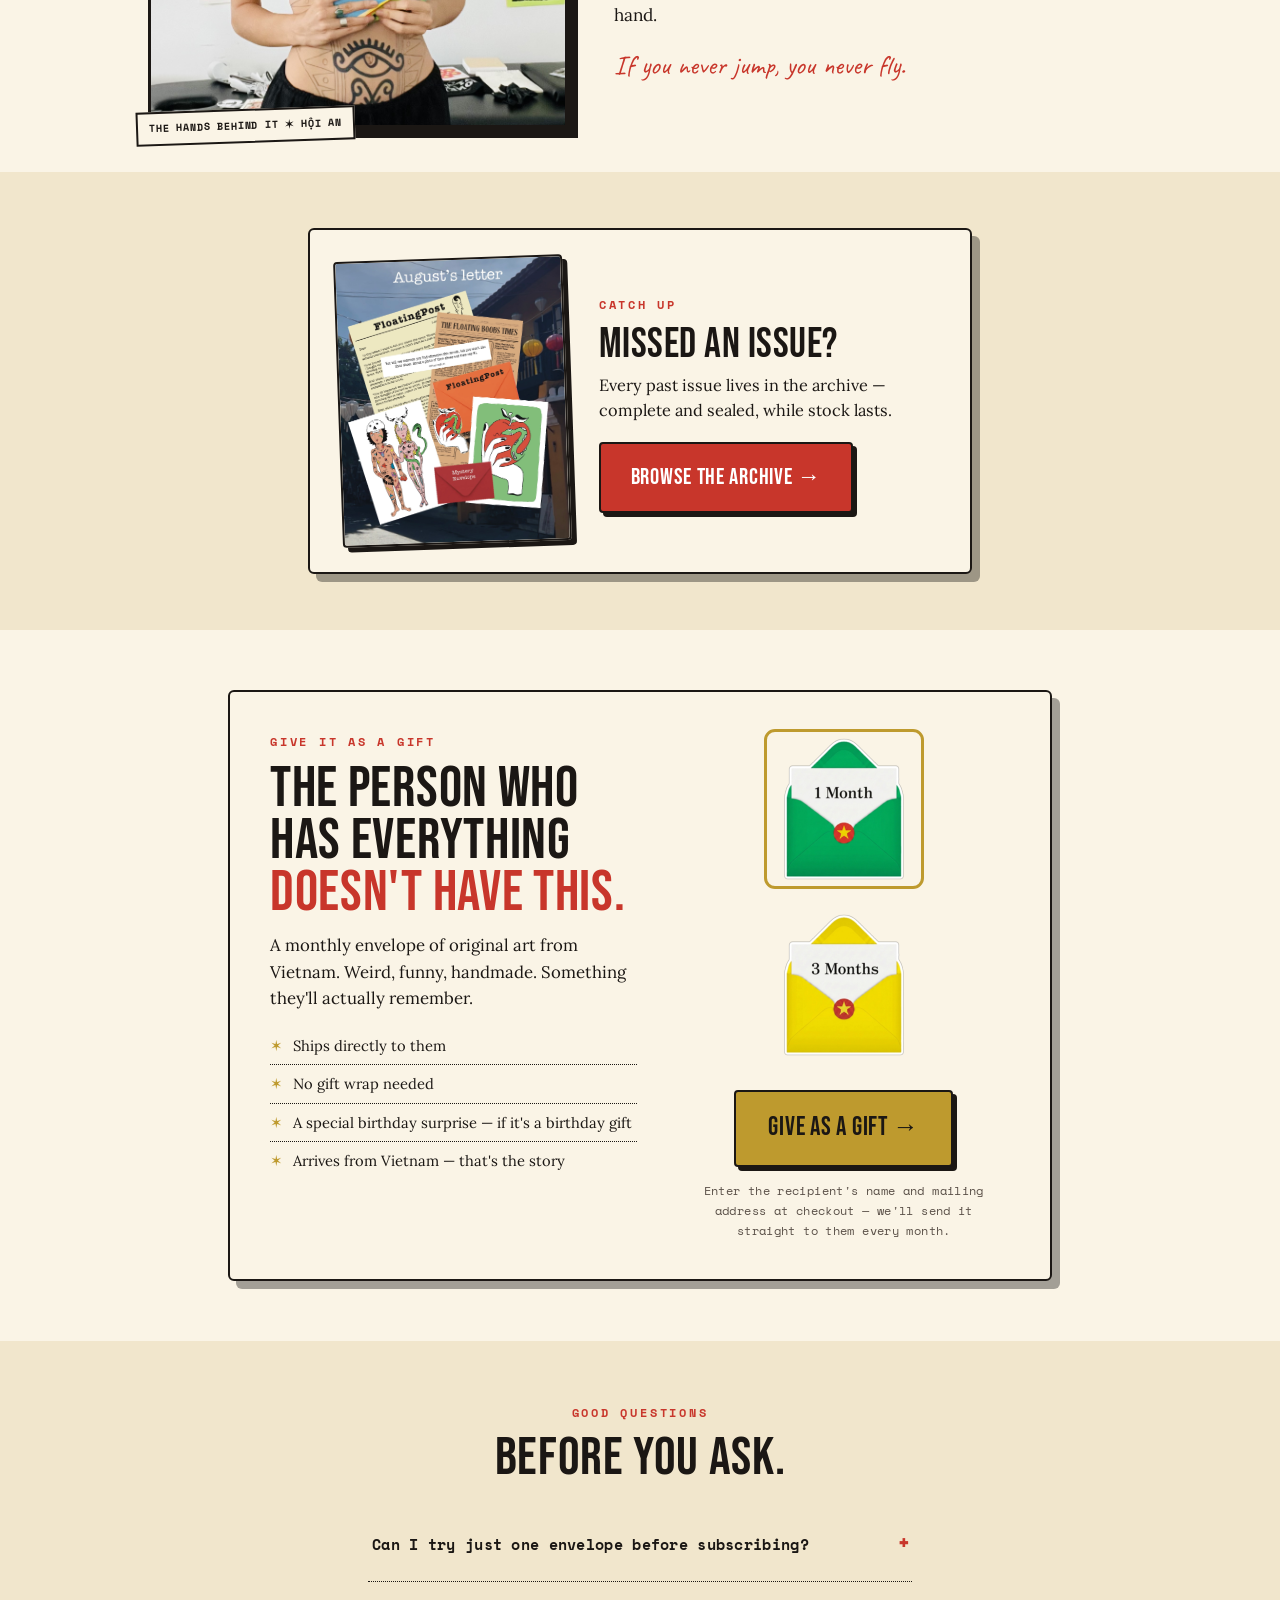
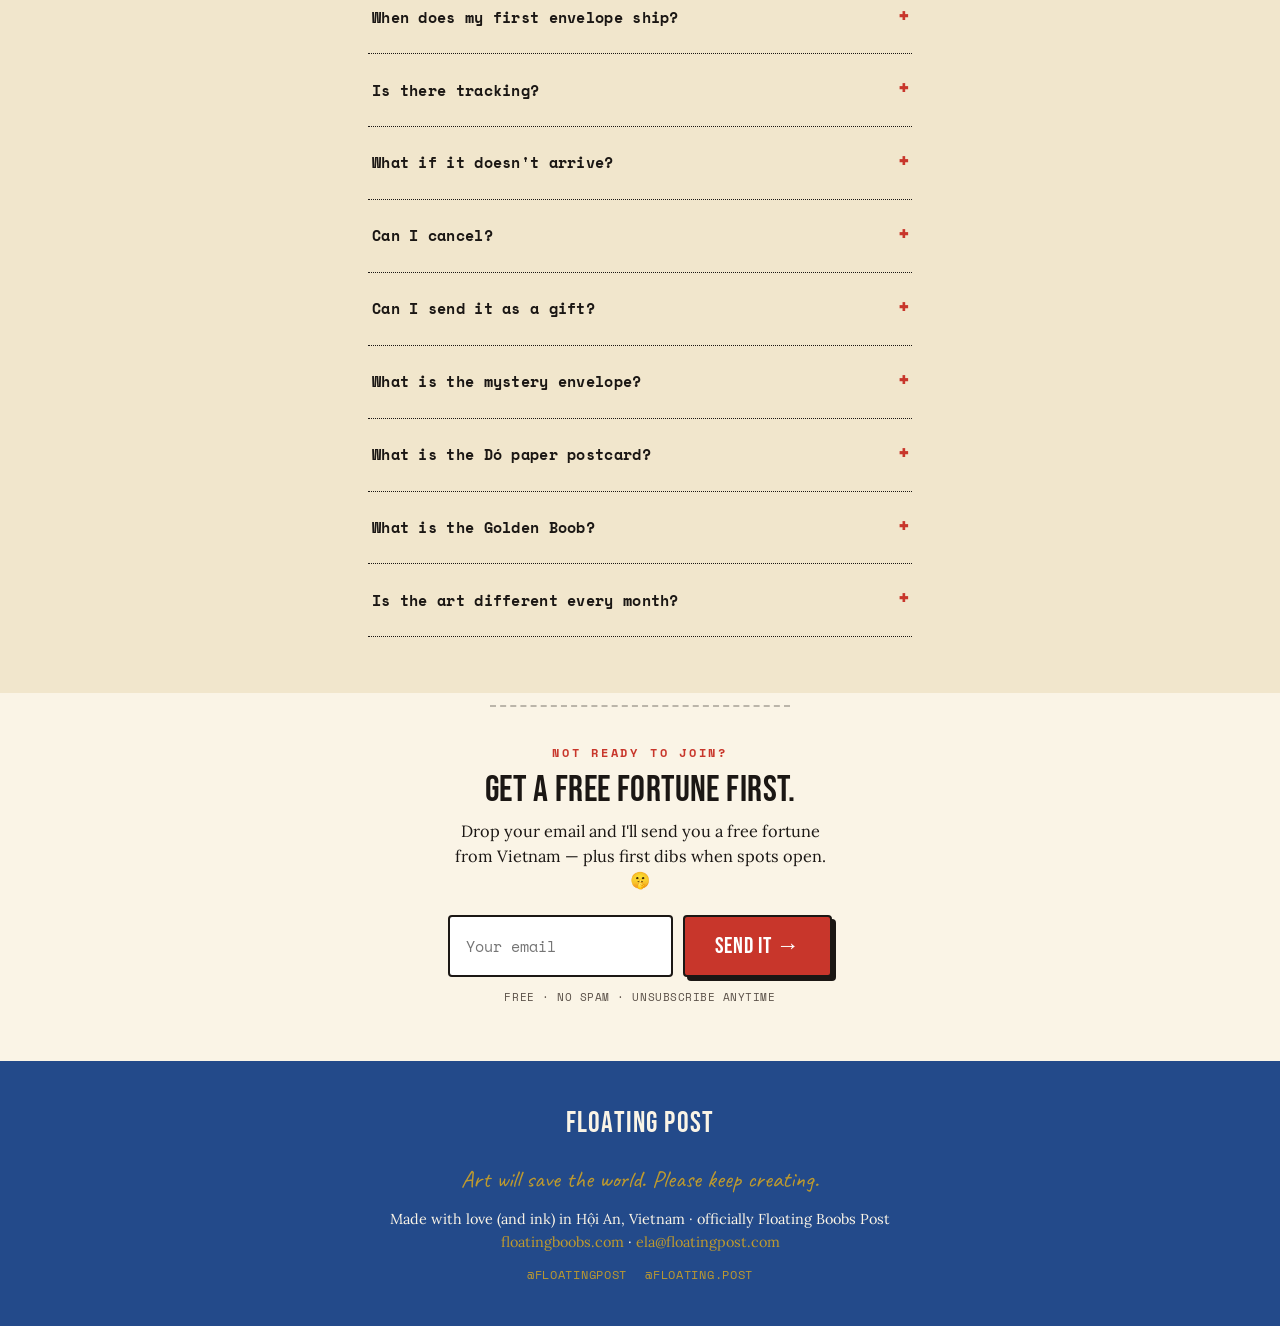
==== commit 473bca74: "Update index.html" ====
--- a/index.html
+++ b/index.html
@@ -1,6 +1,7 @@
 <!DOCTYPE html>
 <html lang="en">
 <head>
+ <meta name="facebook-domain-verification" content="jpdzi2fnzehuux27wo3g1flcb7cbrn" />
 <meta charset="UTF-8">
 <meta name="viewport" content="width=device-width, initial-scale=1.0">
 <title>Floating Post — a piece of Vietnam in your mailbox, once a month</title>
@@ -43,12 +44,12 @@
       <button class="slide-nav prev" aria-label="previous slide">‹</button>
       <button class="slide-nav next" aria-label="next slide">›</button>
       <div class="slides">
-        <div class="slide"><video src="slide-3.mp4" poster="slide-3-poster.jpg" autoplay muted loop playsinline webkit-playsinline preload="metadata"></video><button class="vid-play" aria-label="play video">▶</button></div>
+        <div class="slide"><video src="hero-video.mp4" poster="hero-poster.jpg" autoplay muted loop playsinline webkit-playsinline preload="metadata"></video><button class="vid-play" aria-label="play video">▶</button></div>
+        <div class="slide"><img src="web2.jpg" alt="A hand-drawn mermaid couple postcard laid over a stack of lavender Floating Post envelopes stamped Handmade, sent with love from Vietnam" loading="lazy" decoding="async"></div>
+        <div class="slide"><img src="web5.jpg" alt="A flatlay of the July letter, fortune strip, art prints and welcome letter beside pink, tan and blue Floating Post envelopes" loading="lazy" decoding="async"></div>
         <div class="slide"><img src="web1.jpg" alt="Ela's Hội An studio wall covered in Floating Boobs art prints, with a stack of FloatingPost envelopes and the Art &amp; Tattoo portfolio on the desk below" loading="lazy" decoding="async"></div>
-        <div class="slide"><img src="web2.jpg" alt="A hand-drawn mermaid couple postcard laid over a stack of lavender Floating Post envelopes stamped Handmade, sent with love from Vietnam" loading="lazy" decoding="async"></div>
-        <div class="slide"><img src="web3.jpg" alt="Issue 004's August letter and swimsuit-ladies art print next to a purple mask card and a green Floating Post envelope" loading="lazy" decoding="async"></div>
-        <div class="slide"><img src="web4.jpg" alt="An It's OK to cry art card and bandaid stickers on top of a stack of green Floating Post envelopes" loading="lazy" decoding="async"></div>
-        <div class="slide"><img src="web5.jpg" alt="A flatlay of the July letter, fortune strip, art prints and welcome letter beside pink, tan and blue Floating Post envelopes" loading="lazy" decoding="async"></div>
+        <div class="slide"><img src="web4.jpg" alt="An It's OK to cry art card and bandaid stickers on top of a stack of green Floating Post envelopes" style="object-position:center 75%;" loading="lazy" decoding="async"></div>
+        <div class="slide"><img src="web3.jpg" alt="Issue 004's August letter and swimsuit-ladies art print next to a purple mask card and a green Floating Post envelope" style="object-position:center 8%;" loading="lazy" decoding="async"></div>
       </div>
     </div>
     <div class="dots">
@@ -72,7 +73,7 @@
       <a class="hero-env" href="https://buy.stripe.com/cNiaEYcdi4tc3fhaqZcQU0b" target="_blank" data-checkout="subscribe-hero" aria-label="Monthly subscription — €13">
         <img src="hero_monthly.png" alt="Monthly subscription — €13, save 18%">
       </a>
-      <a class="hero-env" href="https://buy.stripe.com/aFaaEY0uA4tc7vx2YxcQU0f" target="_blank" data-checkout="subscribe-3mo" aria-label="3 months — €36,96">
+      <a class="hero-env" href="https://buy.stripe.com/8x2fZi0uA6BkdTVbv3cQU0g" target="_blank" data-checkout="subscribe-3mo" aria-label="3 months — €36,96">
         <img src="hero_3month.png" alt="3 Months — €36,96, save 23%">
       </a>
       <a class="hero-env hero-env--4th" href="#gift" data-checkout="gift-jump" aria-label="A perfect gift — see gift options">
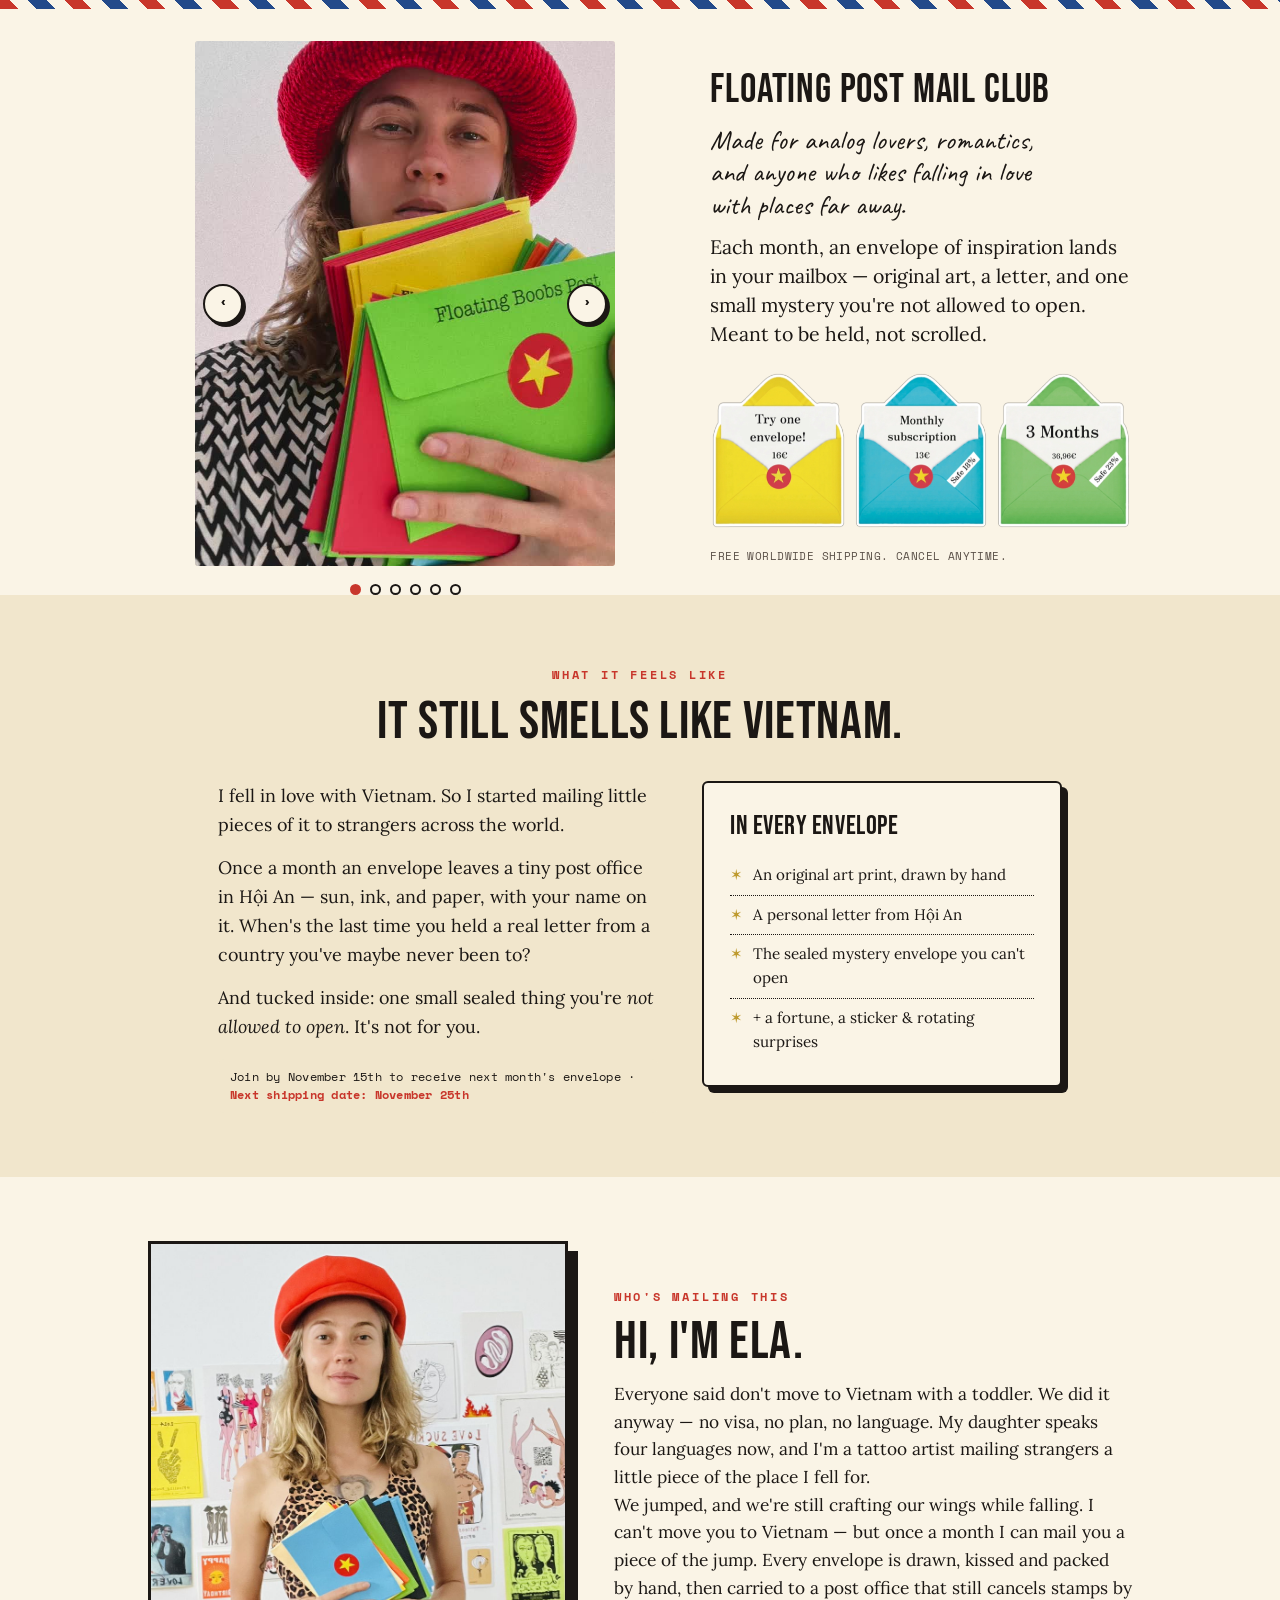
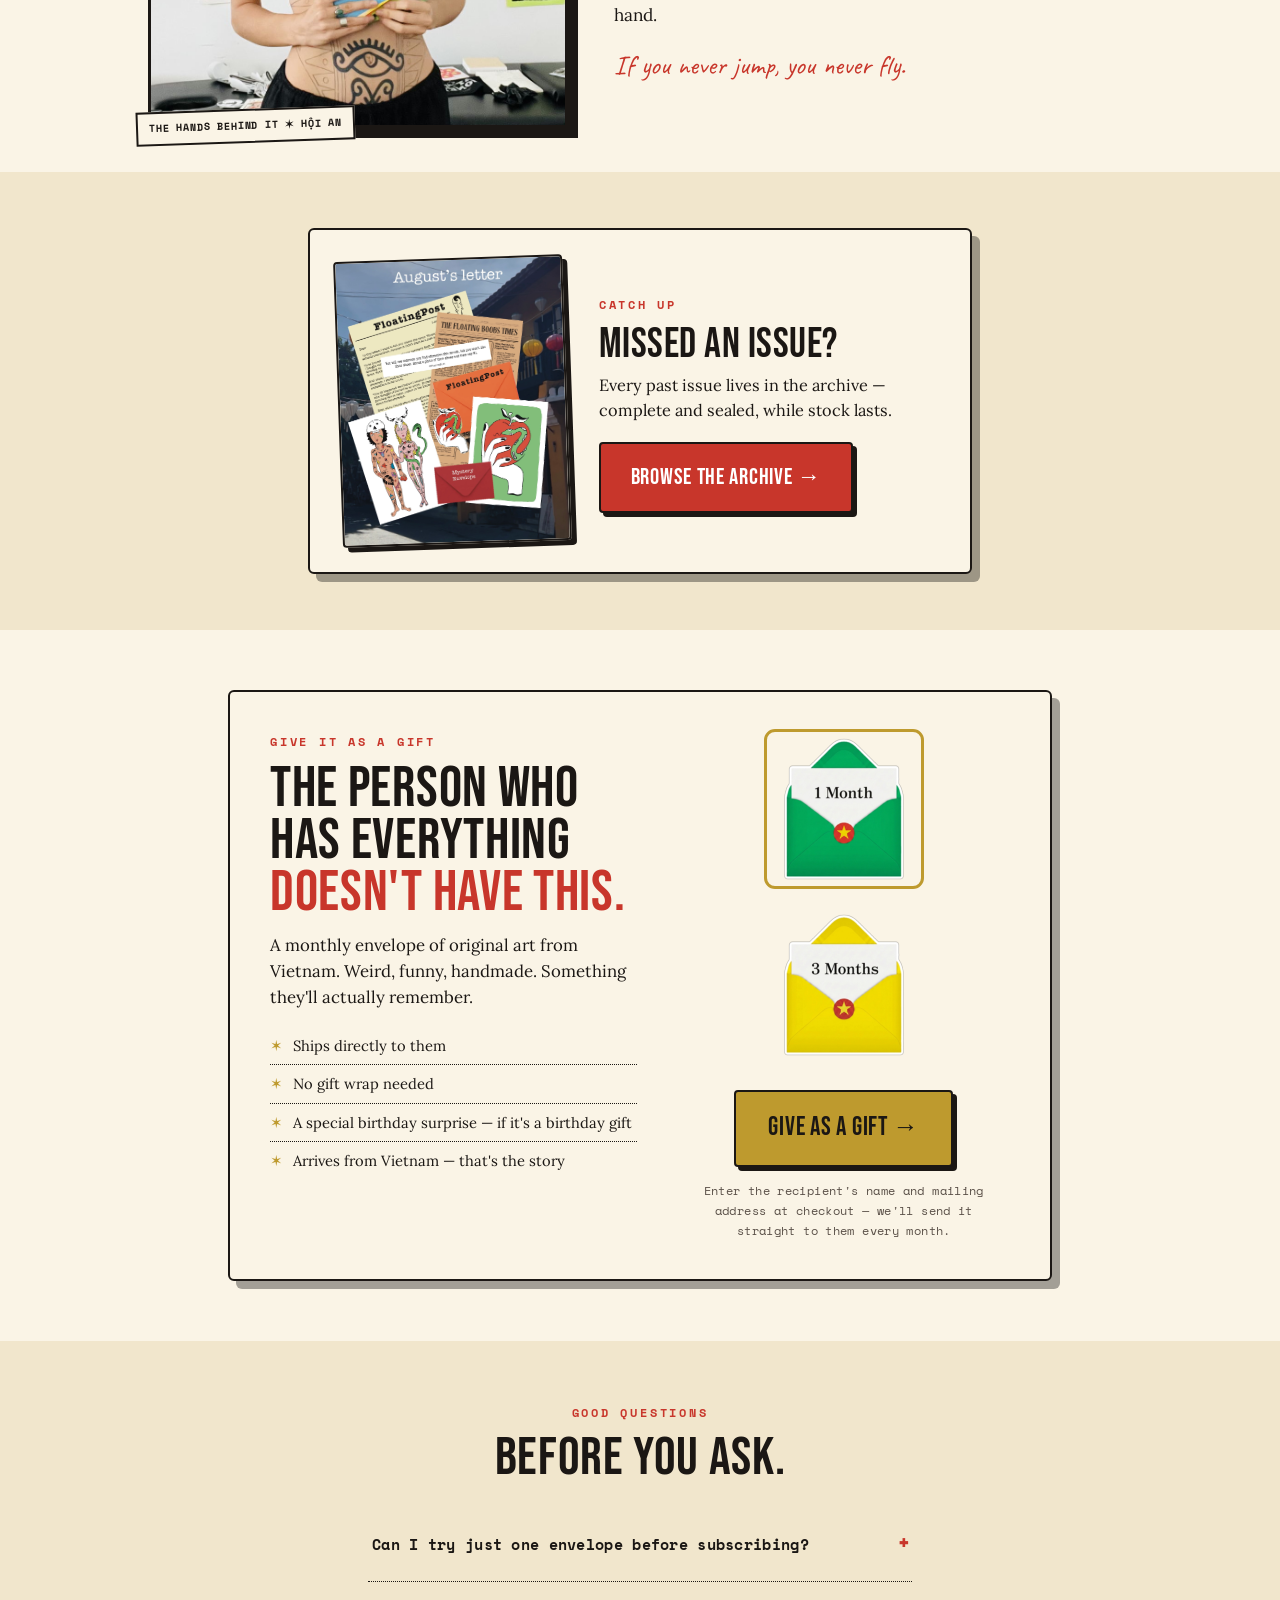
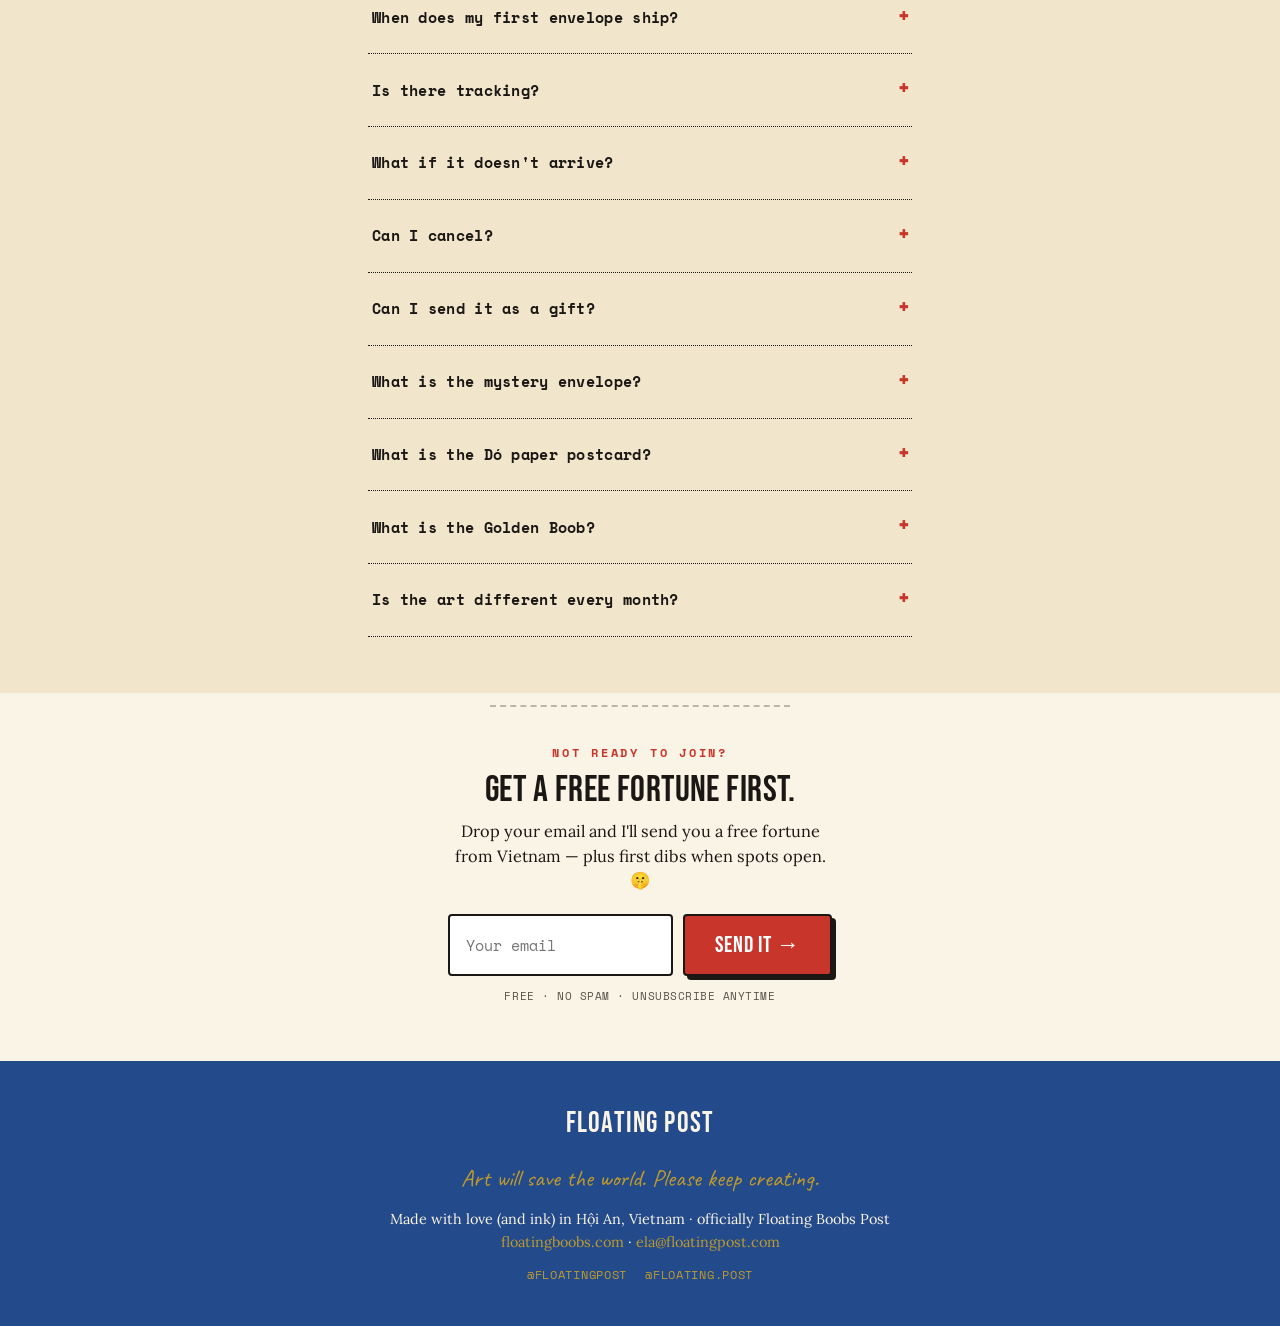
==== commit 19540278: "Update shipping notice date in index.html" ====
--- a/index.html
+++ b/index.html
@@ -97,7 +97,7 @@
         <p>I fell in love with Vietnam. So I started mailing little pieces of it to strangers across the world.</p>
         <p>Once a month an envelope leaves a tiny post office in Hội An — sun, ink, and paper, with your name on it. When's the last time you held a real letter from a country you've maybe never been to?</p>
         <p>And tucked inside: one small sealed thing you're <em>not allowed to open</em>. It's not for you.</p>
-        <div class="ship-notice" style="text-align:left;margin-top:18px;margin-bottom:0;">Join by August 15th to receive next month's envelope · <b>Next shipping date: August 25th</b></div>
+        <div class="ship-notice" style="text-align:left;margin-top:18px;margin-bottom:0;">Join by November 15th to receive next month's envelope · <b>Next shipping date: November 25th</b></div>
       </div>
       <aside class="inside-card">
         <h3>In every envelope</h3>
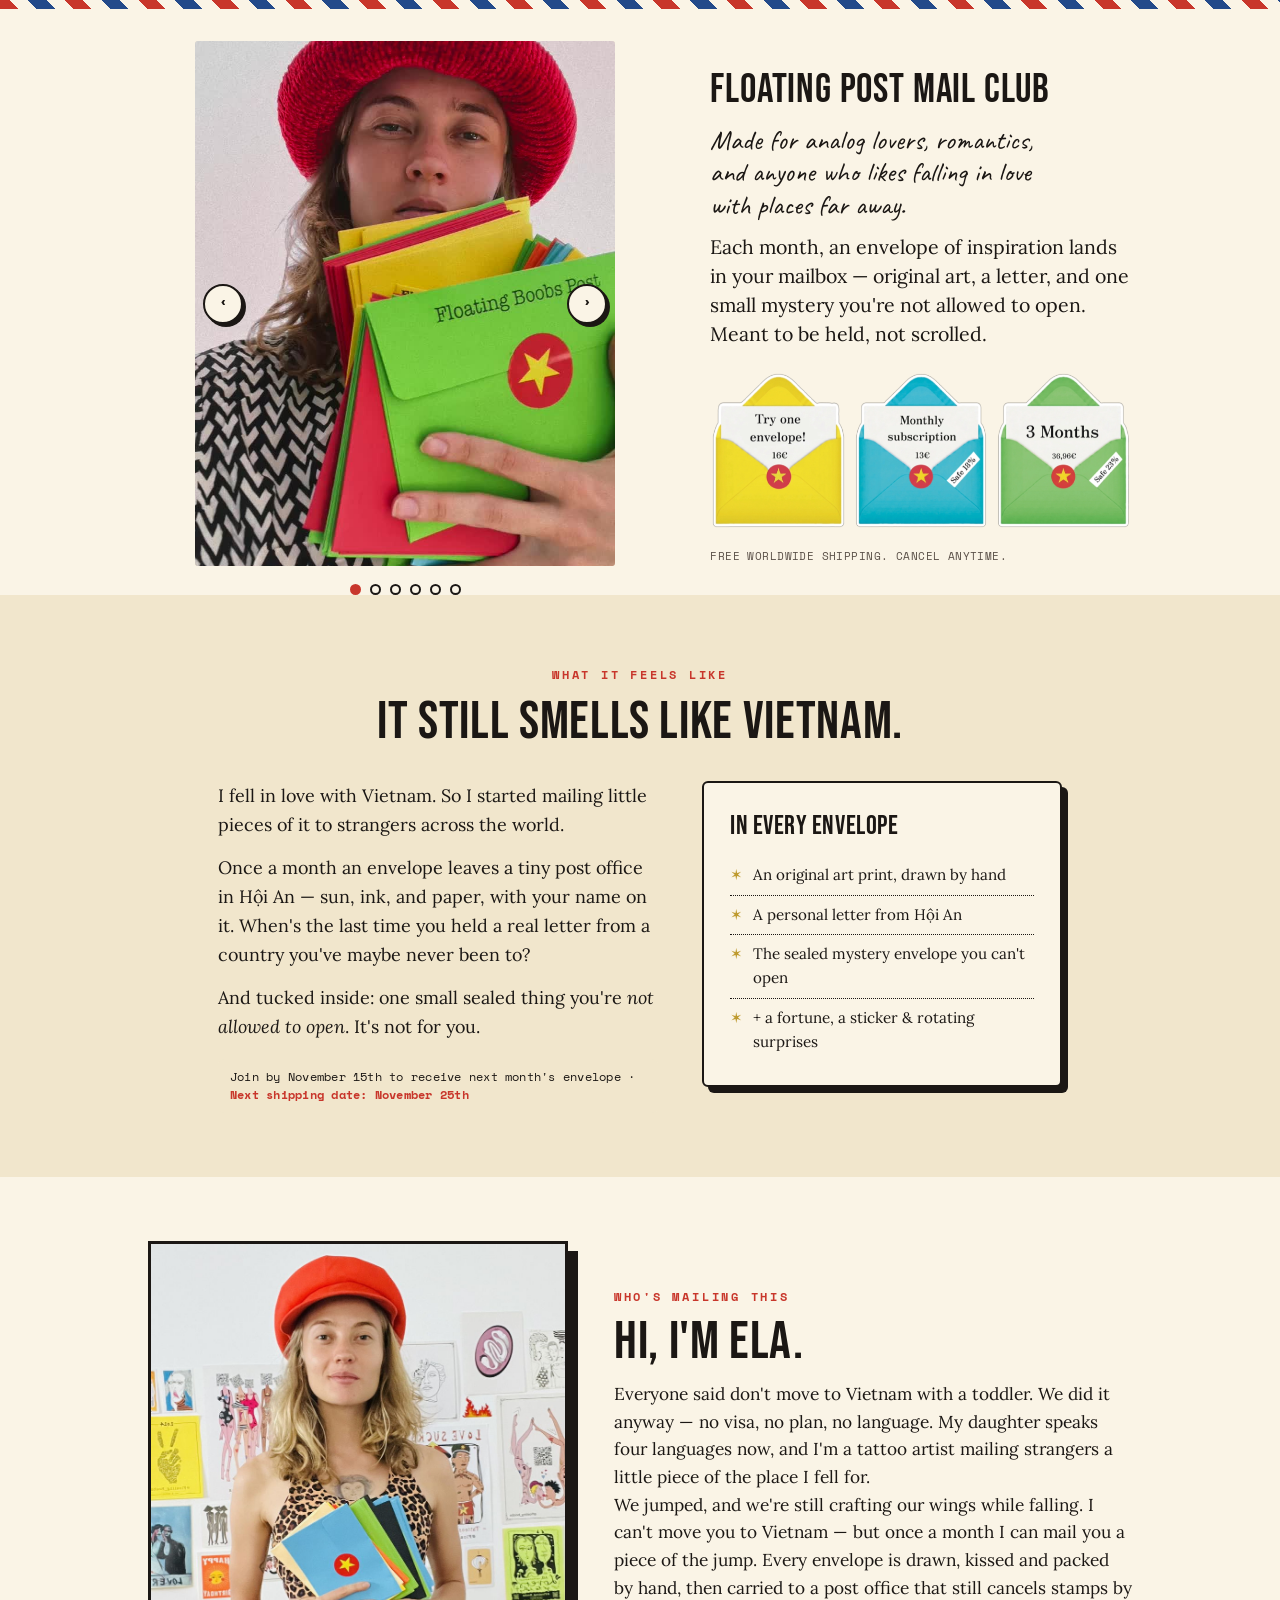
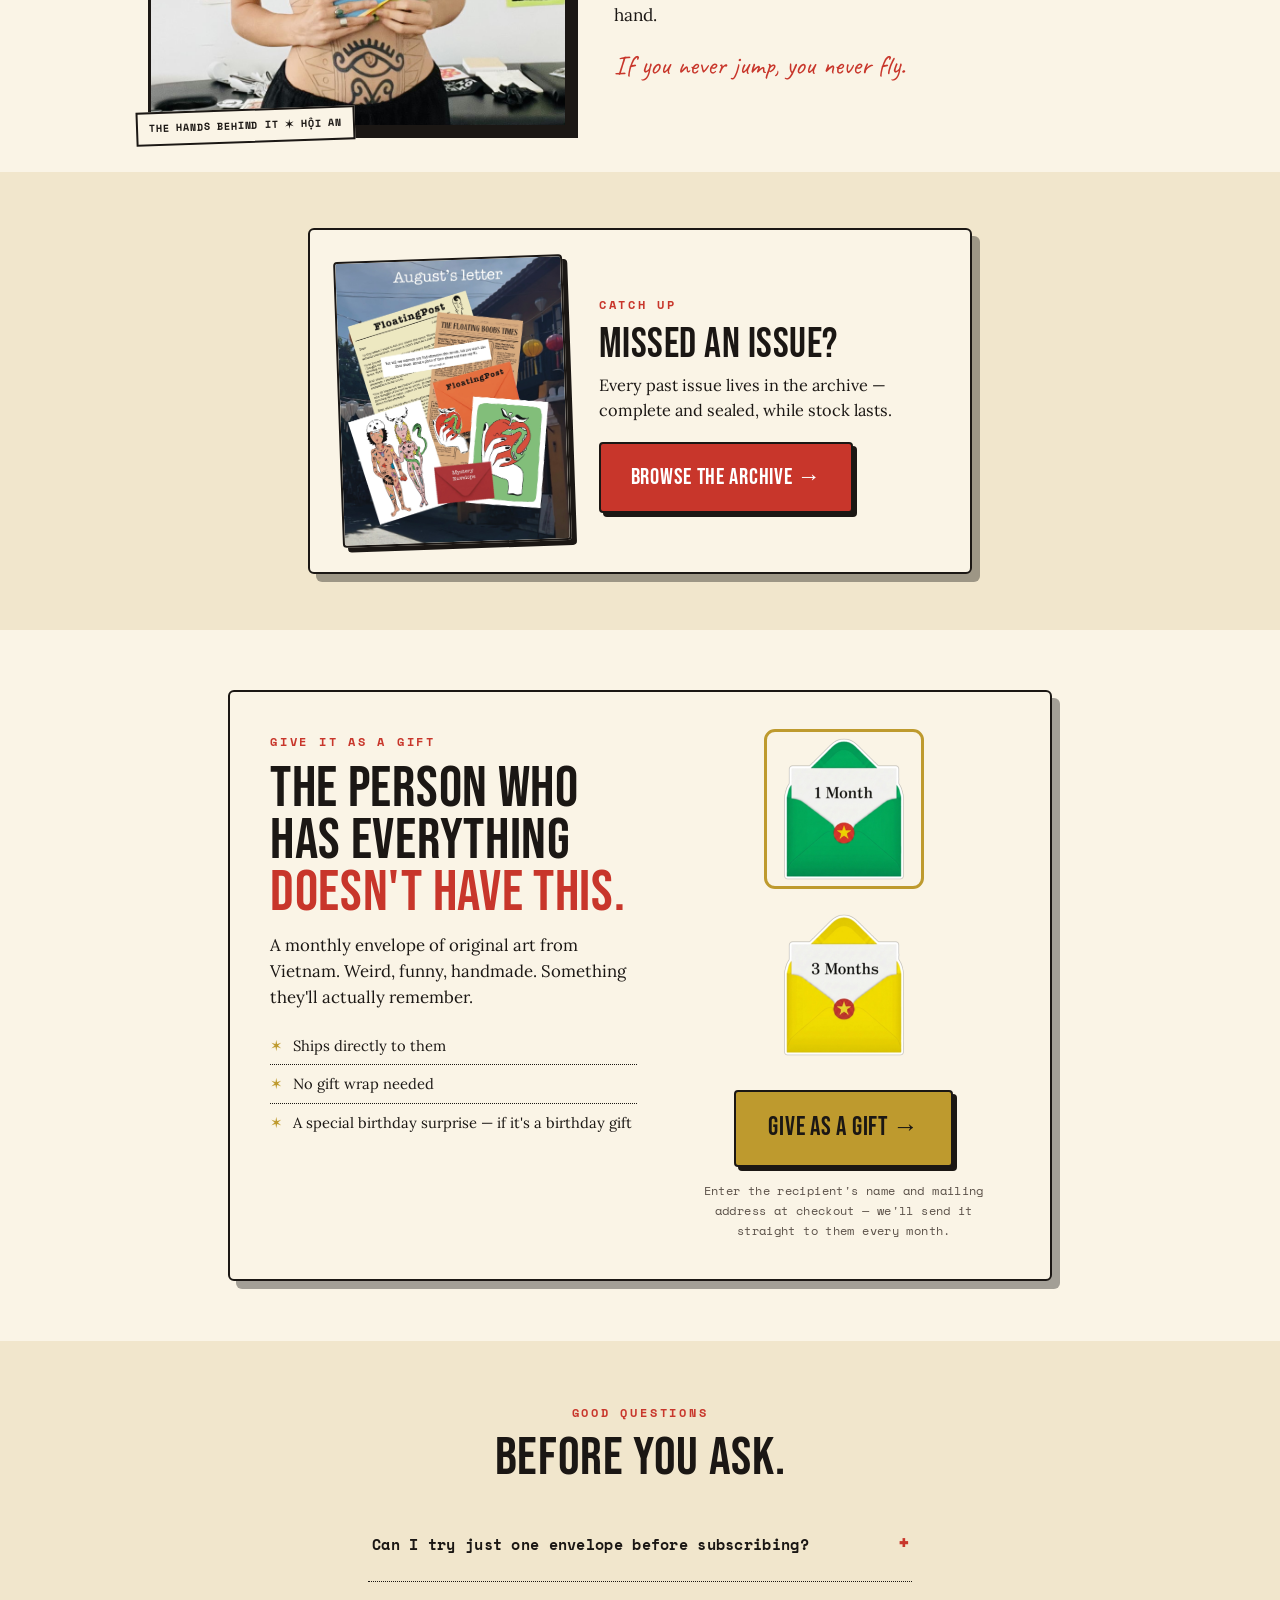
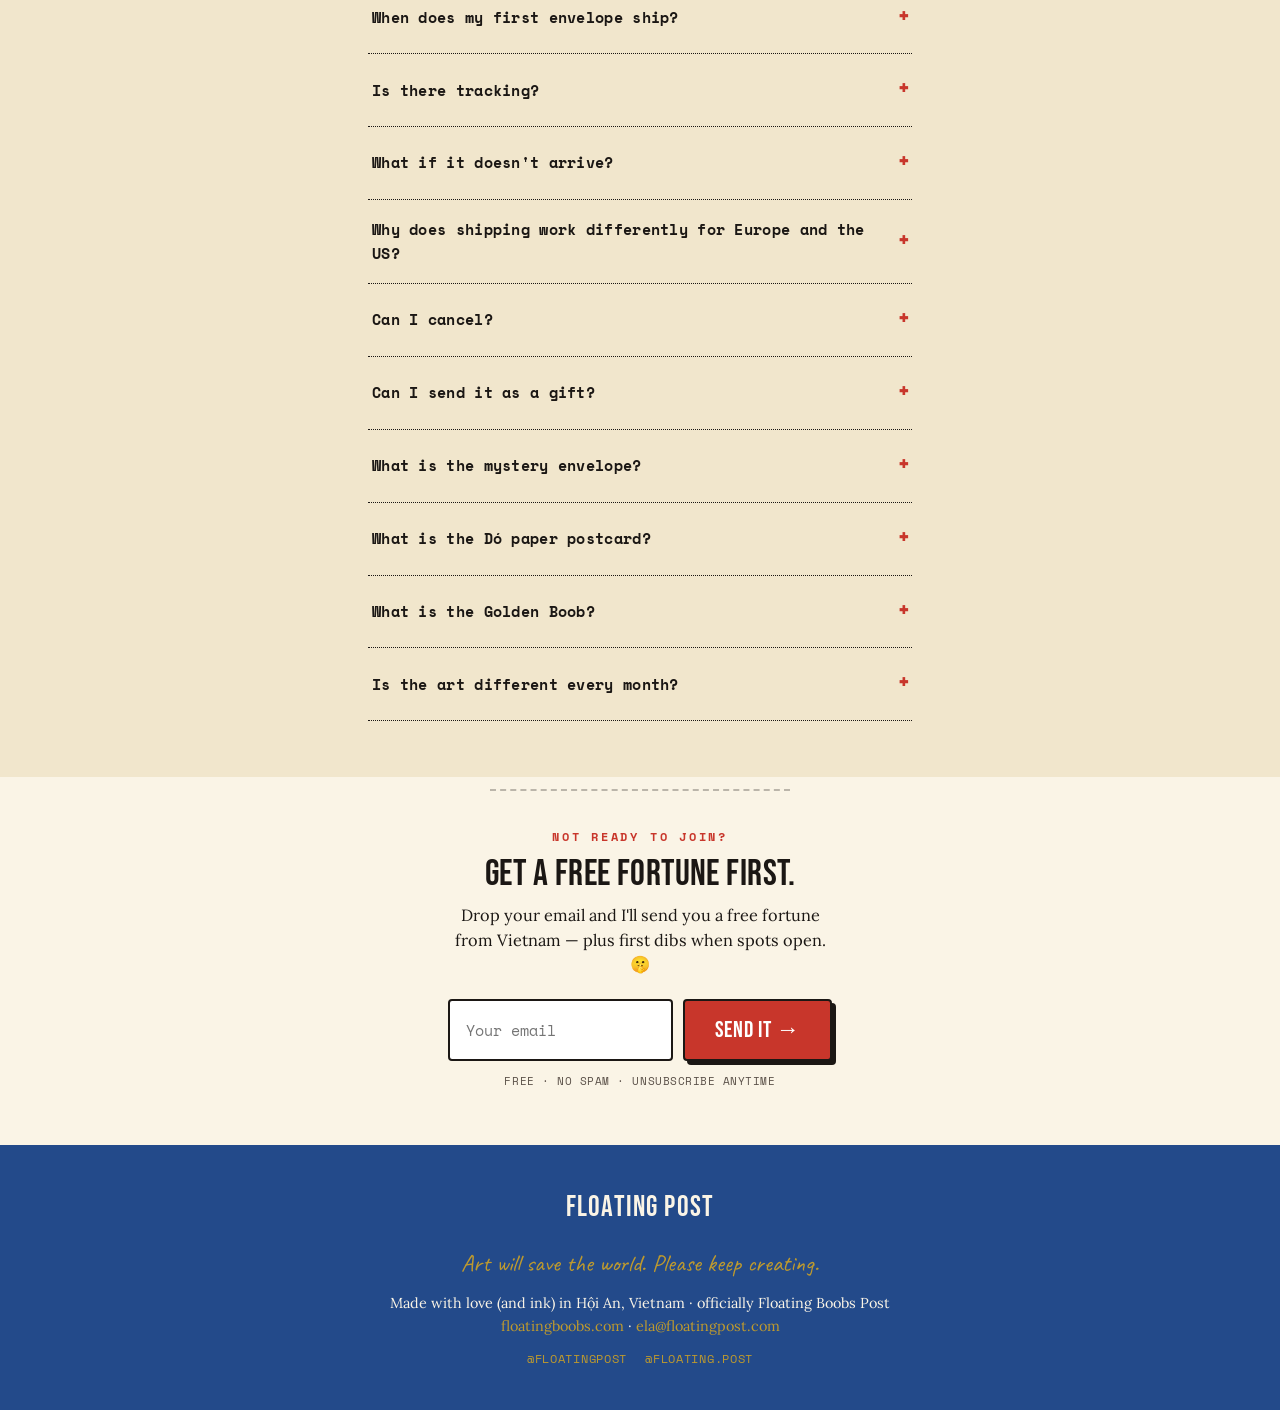
==== commit ea28aa98: "Add FAQ about shipping differences for Europe and US Added a new FAQ section about shipping differen" ====
--- a/index.html
+++ b/index.html
@@ -156,7 +156,6 @@
           <li>Ships directly to them</li>
           <li>No gift wrap needed</li>
           <li>A special birthday surprise — if it's a birthday gift</li>
-          <li>Arrives from Vietnam — that's the story</li>
         </ul>
       </div>
       <div class="gift-col gift-col--buy">
@@ -195,6 +194,9 @@
     </details>
     <details class="faq"><summary>What if it doesn't arrive?</summary>
       <p>Delivery takes 2–3 weeks to Europe and 4–5 weeks to USA, Australia and further destinations. If your envelope hasn't arrived after 6 weeks, contact us. We'll resend. It's rare but it happens and we'll always make it right.</p>
+    </details>
+    <details class="faq"><summary>Why does shipping work differently for Europe and the US?</summary>
+      <p>Due to customs rules, envelopes to the EU and US now travel in batches to a local hub before the final delivery. Same envelope, just one extra stop. Everything is still hand-drawn, written and packed by me in Hội An, Vietnam. Everywhere else ships straight from here, like always.</p>
     </details>
     <details class="faq"><summary>Can I cancel?</summary>
       <p>Yes, anytime. Just email <a href="mailto:ela@floatingpost.com">ela@floatingpost.com</a> before the 15th of the month and we'll sort it out before the next send. No awkward emails, no guilt trips.</p>
